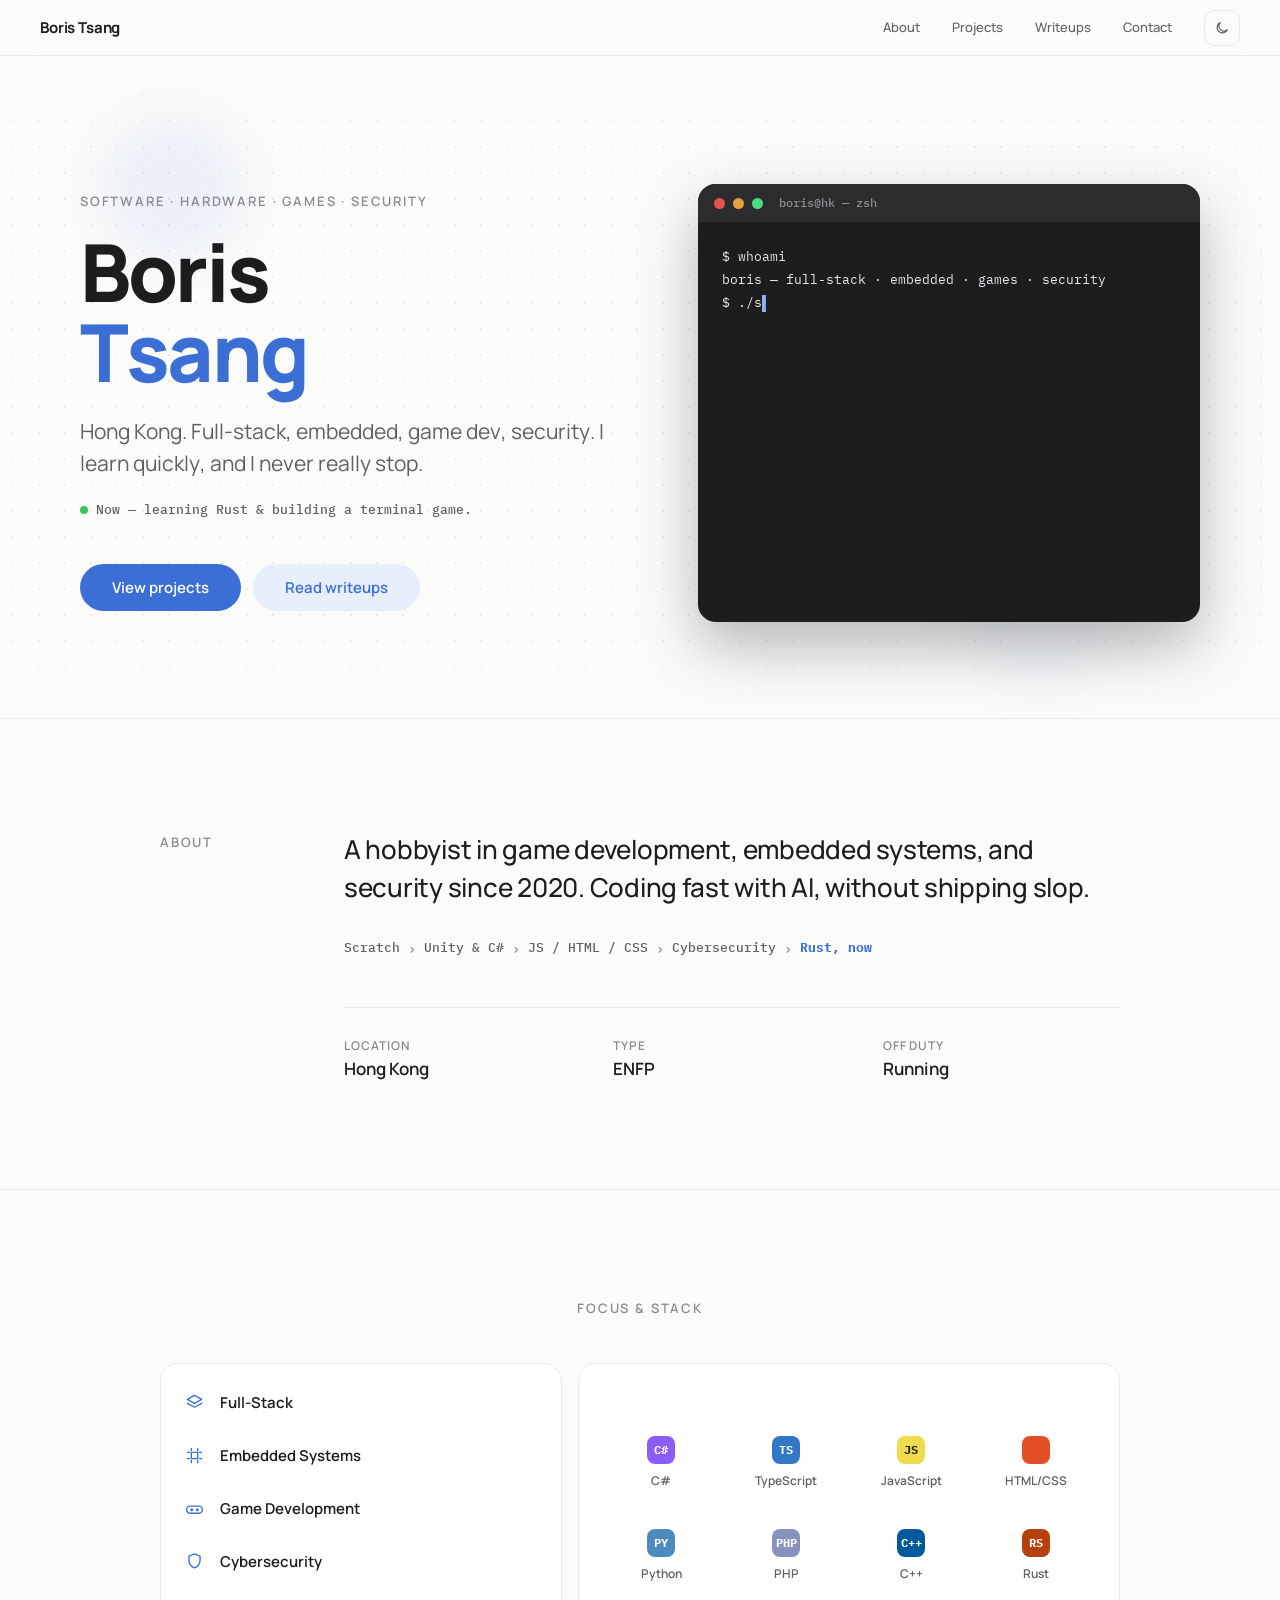
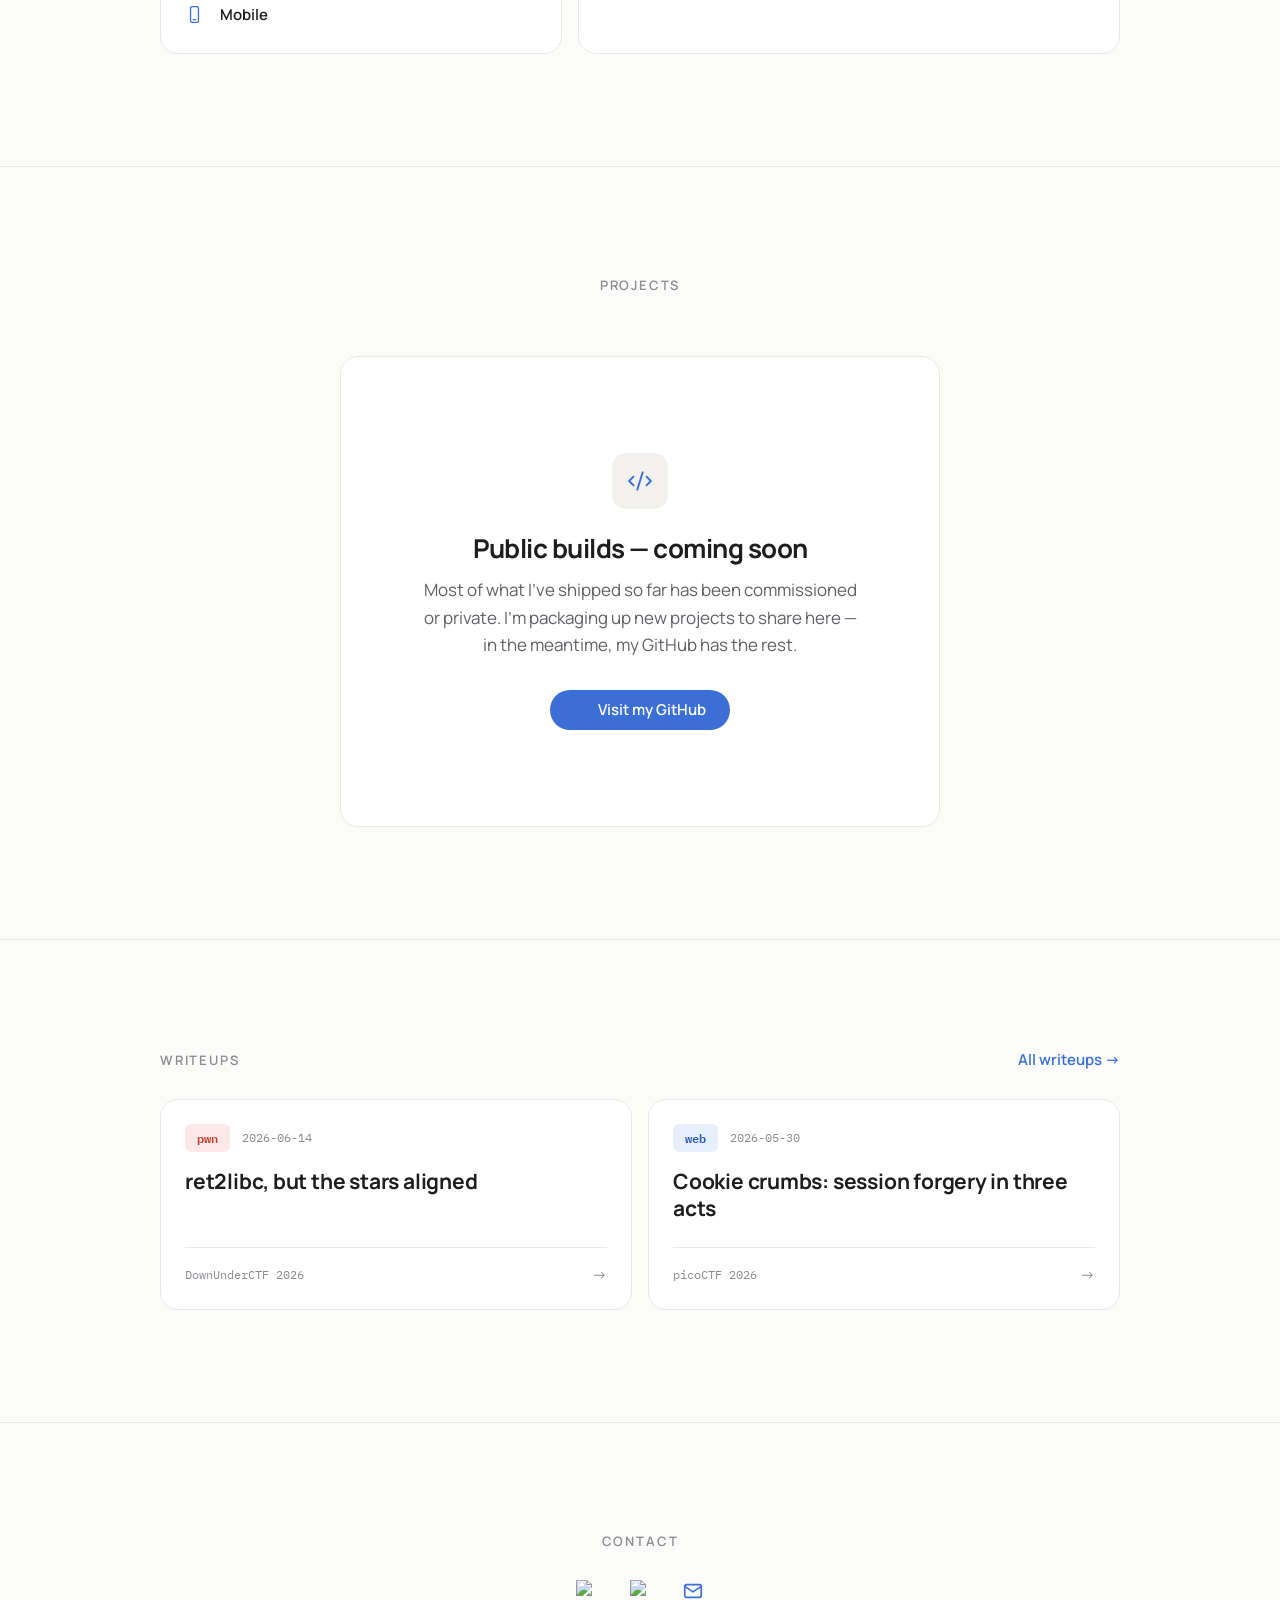
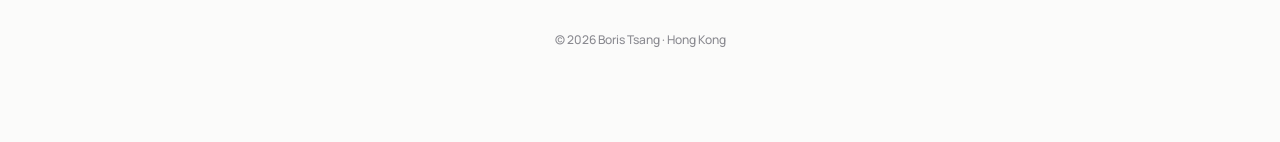
==== index.html @ 590fa34e "Portfolio + CTF writeups site: static scaffold with animated hero Standalone static site (no build s" ====
<!DOCTYPE html>
<html lang="en">
<head>
<meta charset="utf-8">
<meta name="viewport" content="width=device-width, initial-scale=1">
<title>Boris Tsang — Full-stack, Embedded, Game Dev, Security</title>
<meta name="description" content="Portfolio of Boris Tsang — full-stack, embedded systems, game dev, and security. Based in Hong Kong.">
<link rel="icon" type="image/png" href="favicon.png">
<meta property="og:type" content="website">
<meta property="og:title" content="Boris Tsang — Full-stack, Embedded, Game Dev, Security">
<meta property="og:description" content="Portfolio of Boris Tsang — full-stack, embedded systems, game dev, and security. Based in Hong Kong.">
<meta property="og:image" content="og-image.png">
<meta name="twitter:card" content="summary_large_image">
<link rel="preconnect" href="https://fonts.googleapis.com">
<link href="https://fonts.googleapis.com/css2?family=IBM+Plex+Mono:wght@400;500;600;700&family=Manrope:wght@400;500;600;700;800&display=swap" rel="stylesheet">
<link rel="stylesheet" href="assets/site.css">
<style>
/* ── Home-only animations & layout (on the shared token grid) ──────── */
@keyframes blinkCursor{0%,49%{opacity:1;}50%,100%{opacity:0;}}
@keyframes floatOrb{0%,100%{transform:translateY(0px);}50%{transform:translateY(-20px);}}
@keyframes zoomReveal{from{opacity:0;transform:scale(.9);}to{opacity:1;transform:scale(1);}}
@keyframes revealLeft{from{opacity:0;transform:translateX(-40px);}to{opacity:1;transform:translateX(0);}}
@keyframes nowPulse{0%,100%{opacity:1;transform:scale(1);}50%{opacity:.35;transform:scale(.7);}}
@keyframes gridDrift{from{background-position:0 0;}to{background-position:26px 26px;}}

/* Hero — generous top space, content and terminal share the measure grid */
.hero{
  padding:var(--s-10) var(--section-x) var(--s-9);
  display:grid;grid-template-columns:1.05fr .95fr;gap:var(--s-8);align-items:center;
  position:relative;max-width:1200px;margin:0 auto;
}
/* Effect layers bleed full-viewport-width so the glow / dot-grid reach the
   page edges, while the hero content stays capped at the measure. */
.hero-dots,.hero-grid,.hero-orbs,.hero-spot{
  position:absolute;top:0;bottom:0;left:50%;width:100vw;transform:translateX(-50%);
  pointer-events:none;
}
.hero-dots{background-image:radial-gradient(light-dark(#d6d4ce,#242a33) 1px,transparent 1px);background-size:26px 26px;-webkit-mask-image:linear-gradient(180deg,transparent,#000 12%,#000 88%,transparent);mask-image:linear-gradient(180deg,transparent,#000 12%,#000 88%,transparent);opacity:.4;animation:gridDrift 20s linear infinite;}
.hero-grid{background-image:radial-gradient(var(--accent) 1.5px,transparent 1.5px);background-size:26px 26px;opacity:0;transition:opacity .5s ease;-webkit-mask-image:radial-gradient(300px circle at 50% 50%,#000 0%,#000 10%,transparent 70%);mask-image:radial-gradient(300px circle at 50% 50%,#000 0%,#000 10%,transparent 70%);}
.hero-orbs{overflow:hidden;}
.orb{position:absolute;border-radius:50%;background:var(--accent);}
.orb.a{top:64px;left:8%;width:140px;height:140px;opacity:.08;filter:blur(24px);animation:floatOrb 8s ease-in-out infinite;}
.orb.b{bottom:32px;right:12%;width:170px;height:170px;opacity:.05;filter:blur(28px);animation:floatOrb 10s ease-in-out infinite 1.2s;}
.hero-text{position:relative;}
.hero .eyebrow{animation:heroIn .6s ease both;}
.name{font:800 var(--t-display)/1.0 Manrope,sans-serif;margin:var(--s-5) 0 0;letter-spacing:-.035em;text-wrap:balance;}
.name > span{display:block;}
.subtitle{font:400 var(--t-lg)/1.5 Manrope,sans-serif;color:var(--ink-2);max-width:42ch;margin:var(--s-5) 0 0;animation:heroIn .6s ease .4s both;}
.nowline{display:flex;align-items:center;gap:var(--s-2);margin-top:var(--s-5);animation:heroIn .6s ease .46s both;}
.nowdot{width:8px;height:8px;border-radius:50%;background:#34c759;flex:none;animation:nowPulse 2.4s ease-in-out infinite;}
.now-text{font:500 var(--t-xs)/1 'IBM Plex Mono',monospace;color:var(--ink-2);}
.herobtns{display:flex;gap:var(--s-3);margin-top:var(--s-7);animation:heroIn .6s ease .5s both;}
.btn-primary,.btn-ghost{text-decoration:none;font:600 var(--t-sm)/1 Manrope,sans-serif;padding:var(--s-4) var(--s-6);border-radius:100px;display:inline-block;transition:background .25s,color .25s,transform .25s,box-shadow .25s;}
.btn-primary{color:#fff;background:var(--accent);}
.btn-primary:hover{background:var(--accent-strong);box-shadow:0 10px 24px rgba(59,111,214,.35);transform:translateY(-2px);}
.btn-primary:active{transform:scale(.97);}
.btn-ghost{color:var(--accent);background:var(--accent-soft);}
.btn-ghost:hover{box-shadow:0 10px 24px rgba(59,111,214,.16);transform:translateY(-2px);}
.btn-ghost:active{transform:scale(.97);}

.term-wrap{position:relative;animation:heroIn .8s ease .3s both;}
.term{transform:perspective(1100px);transform-style:preserve-3d;transition:transform .5s cubic-bezier(.16,1,.3,1);background:#1d1d1f;border-radius:var(--radius);box-shadow:0 24px 60px rgba(0,0,0,.28);overflow:hidden;}
.term-bar{height:38px;display:flex;align-items:center;gap:var(--s-2);padding:0 var(--s-4);background:#2c2c2e;}
.term-dot{width:11px;height:11px;border-radius:50%;}
.term-title{font:500 var(--t-2xs)/1 'IBM Plex Mono',monospace;color:#8e8e93;margin-left:var(--s-2);}
.term-body{padding:var(--s-5);height:400px;overflow-y:auto;}
.term-body pre{margin:0;white-space:pre-wrap;font:var(--t-xs)/1.75 'IBM Plex Mono',monospace;color:#e8e8ed;}
.term-cursor{animation:blinkCursor 1s steps(1) infinite;color:#8db2f5;}
.board{margin:var(--s-4) 0 0;font:var(--t-sm)/1.6 'IBM Plex Mono',monospace;color:#9bb4e0;letter-spacing:4px;}
.board-move{font:var(--t-2xs)/1 'IBM Plex Mono',monospace;color:#8e8e93;margin-top:var(--s-3);}
.board-soon{font:var(--t-2xs)/1.7 'IBM Plex Mono',monospace;color:#5b5b60;margin-top:var(--s-4);}

/* Section label = shared eyebrow token */
.sec-label{font:600 var(--t-xs)/1 Manrope,sans-serif;letter-spacing:.14em;text-transform:uppercase;color:var(--ink-3);}
.reveal-up{animation:revealUp linear both;animation-timeline:view();animation-range:cover 0% cover 32%;}
.reveal-left{animation:revealLeft linear both;animation-timeline:view();animation-range:cover 0% cover 32%;}

/* About — sidebar label + content, aligned baselines */
.about-row{display:grid;grid-template-columns:120px 1fr;gap:var(--s-8);max-width:var(--measure);margin:0 auto;}
.about-lead{font:500 var(--t-h3)/1.45 Manrope,sans-serif;letter-spacing:-.01em;color:var(--ink);margin:0 0 var(--s-6);text-wrap:balance;}
.about-path{display:flex;flex-wrap:wrap;align-items:center;gap:var(--s-2);margin:0 0 var(--s-7);font:500 var(--t-xs)/1.6 'IBM Plex Mono',monospace;color:var(--ink-2);}
.about-path .sep{font:600 var(--t-xs) Manrope,sans-serif;color:var(--ink-3);}
.about-path .now{color:var(--accent);font-weight:700;}
.stats{display:grid;grid-template-columns:repeat(3,1fr);gap:var(--s-6);border-top:1px solid var(--hair);padding-top:var(--s-6);}
.stat-k{font:600 var(--t-2xs)/1 Manrope,sans-serif;color:var(--ink-3);text-transform:uppercase;letter-spacing:.08em;}
.stat-v{font:600 var(--t-body)/1 Manrope,sans-serif;margin-top:var(--s-2);color:var(--ink);}

/* Focus & stack */
.stack-head{text-align:center;margin-bottom:var(--s-7);}
.stack-grid{display:grid;grid-template-columns:1fr 1.35fr;gap:var(--s-4);}
.card{border:1px solid var(--hair);border-radius:var(--radius);background:var(--surface);}
.domains{padding:var(--s-3) var(--s-5);display:flex;flex-direction:column;justify-content:center;}
.domain{display:flex;align-items:center;gap:var(--s-4);padding:var(--s-4) var(--s-3);border-radius:var(--radius-sm);margin:0 calc(var(--s-3) * -1);transition:background .25s ease,transform .25s cubic-bezier(.34,1.56,.64,1);}
.domain:hover{background:var(--hair-2);transform:translateX(4px);}
.domain span{font:600 var(--t-sm) Manrope,sans-serif;color:var(--ink);}
.domain svg{stroke:var(--accent);}
.langs{padding:var(--s-5);display:flex;flex-direction:column;justify-content:center;}
.langgrid{display:grid;grid-template-columns:repeat(4,1fr);gap:var(--s-2);}
.lang{display:flex;flex-direction:column;align-items:center;gap:var(--s-2);padding:var(--s-4) var(--s-1);border-radius:var(--radius-sm);transition:transform .25s cubic-bezier(.34,1.56,.64,1),background .25s ease;}
.lang:hover{transform:translateY(-4px) scale(1.06);background:var(--hair-2);}
.lang-badge{width:28px;height:28px;border-radius:8px;display:flex;align-items:center;justify-content:center;font:700 var(--t-2xs) 'IBM Plex Mono',monospace;}
.lang span{font:600 var(--t-2xs) Manrope,sans-serif;color:var(--ink-2);}

/* Projects */
.proj-head{text-align:center;max-width:var(--measure);margin:0 auto var(--s-8);}
.proj-card{max-width:600px;margin:0 auto;text-align:center;border:1px solid var(--hair);border-radius:var(--radius);padding:var(--s-9) var(--s-8);background:var(--surface);transform-origin:top center;animation:zoomReveal linear both;animation-timeline:view();animation-range:cover 5% cover 40%;}
.proj-icon{width:56px;height:56px;border-radius:14px;background:var(--hair-2);display:flex;align-items:center;justify-content:center;margin:0 auto var(--s-5);}
.proj-title{font:700 var(--t-h3)/1.2 Manrope,sans-serif;letter-spacing:-.02em;margin-bottom:var(--s-3);color:var(--ink);}
.proj-desc{font:400 var(--t-body)/1.6 Manrope,sans-serif;color:var(--ink-2);max-width:44ch;margin:0 auto var(--s-6);}
.proj-btn{text-decoration:none;display:inline-flex;align-items:center;gap:var(--s-2);font:600 var(--t-sm)/1 Manrope,sans-serif;color:#fff;background:var(--accent);padding:var(--s-3) var(--s-5);border-radius:100px;transition:background .25s,box-shadow .25s,transform .25s;}
.proj-btn:hover{background:var(--accent-strong);box-shadow:0 10px 24px rgba(59,111,214,.3);transform:translateY(-2px);}

/* Recent writeups */
.wu-top{display:flex;align-items:baseline;justify-content:space-between;margin-bottom:var(--s-6);}
.wu-all{text-decoration:none;font:600 var(--t-sm)/1 Manrope,sans-serif;color:var(--accent);transition:color .2s;}
.wu-all:hover{color:var(--ink);}
.wgrid{display:grid;grid-template-columns:1fr 1fr;gap:var(--s-4);}
.wcard{text-decoration:none;color:inherit;display:block;padding:var(--s-5);border:1px solid var(--hair);border-radius:var(--radius);background:var(--surface);transition:transform .45s cubic-bezier(.34,1.56,.64,1),box-shadow .35s ease,border-color .35s ease;}
.wcard:hover{border-color:var(--accent);transform:translateY(-4px);box-shadow:0 14px 32px rgba(0,0,0,.1);}
.wcard-meta{display:flex;align-items:center;gap:var(--s-3);margin-bottom:var(--s-4);}
.wcard-tag{font:600 var(--t-2xs) 'IBM Plex Mono',monospace;padding:var(--s-1) var(--s-3);border-radius:6px;}
.wcard-date{font:var(--t-2xs) 'IBM Plex Mono',monospace;color:var(--ink-3);}
.wcard-title{min-height:2.6em;overflow:hidden;display:-webkit-box;-webkit-line-clamp:2;-webkit-box-orient:vertical;font:700 var(--t-lg)/1.3 Manrope,sans-serif;letter-spacing:-.01em;color:var(--ink);}
.wcard-foot{display:flex;align-items:center;justify-content:space-between;margin-top:var(--s-5);padding-top:var(--s-4);border-top:1px solid var(--hair);}
.wcard-ctf{font:var(--t-2xs) 'IBM Plex Mono',monospace;color:var(--ink-3);}
.wcard-arrow{color:var(--ink-3);font:var(--t-sm) Manrope,sans-serif;display:inline-block;transition:transform .3s cubic-bezier(.34,1.56,.64,1),color .3s ease;}
.wcard:hover .wcard-arrow{transform:translateX(5px);color:var(--accent);}

.center920{max-width:var(--measure);margin:0 auto;}
.txt-center{text-align:center;}

/* letterized spans (cursor repel) */
.ltr{display:inline-block;transition:transform .2s cubic-bezier(.34,1.56,.64,1),color .2s ease;cursor:default;}
.ltr-word{display:inline-block;white-space:nowrap;}

@media(max-width:900px){
  .stack-grid{grid-template-columns:1fr;}
  .wgrid{grid-template-columns:1fr;}
}
@media(max-width:820px){
  .hero{grid-template-columns:1fr;padding:var(--s-8) var(--section-x) var(--s-8);gap:var(--s-7);}
  .name{font-size:56px;letter-spacing:-.03em;}
  .about-row{grid-template-columns:1fr;gap:var(--s-4);}
  .stats{gap:var(--s-4);}
}
@media(max-width:520px){
  .nav-links a[data-nav]{display:none;}
  .herobtns{flex-direction:column;align-items:stretch;}
  .herobtns a{text-align:center;}
  .name{font-size:44px;}
}
</style>
</head>
<body>

<nav class="nav">
  <a class="nav-brand" href="#top"><b>Boris Tsang</b></a>
  <div class="nav-links">
    <a data-nav href="#about">About</a>
    <a data-nav href="#project">Projects</a>
    <a href="writeups.html">Writeups</a>
    <a data-nav href="#contact">Contact</a>
    <button class="theme-btn" title="Toggle theme"></button>
  </div>
</nav>

<div id="top" class="hero" id="hero">
  <div class="hero-dots"></div>
  <div class="hero-grid" id="heroGrid"></div>
  <div class="hero-orbs" id="heroOrbs"><div class="orb a"></div><div class="orb b"></div></div>
  <div class="hero-spot" id="heroSpot"></div>

  <div class="hero-text">
    <div class="eyebrow" data-letterize>Software · Hardware · Games · Security</div>
    <h1 class="name">
      <span data-letterize>Boris</span>
      <span data-letterize data-color="#3b6fd6">Tsang</span>
    </h1>
    <p class="subtitle" data-letterize>Hong Kong. Full-stack, embedded, game dev, security. I learn quickly, and I never really stop.</p>
    <div class="nowline">
      <span class="nowdot"></span>
      <span class="now-text" data-letterize>Now — learning Rust &amp; building a terminal game.</span>
    </div>
    <div class="herobtns">
      <a class="btn-primary" href="#project">View projects</a>
      <a class="btn-ghost" href="writeups.html">Read writeups</a>
    </div>
  </div>

  <div class="term-wrap">
    <div class="term" id="term">
      <div class="term-bar">
        <div class="term-dot" style="background:#e5534b"></div>
        <div class="term-dot" style="background:#e5a13d"></div>
        <div class="term-dot" style="background:#4ade80"></div>
        <div class="term-title">boris@hk — zsh</div>
      </div>
      <div class="term-body">
        <pre><span id="typed"></span><span class="term-cursor">▌</span></pre>
        <div id="boardWrap" style="display:none">
          <pre class="board" id="board"></pre>
          <div class="board-move" id="boardMove"></div>
          <div class="board-soon">$ ./terminal_game<br>&gt; coming soon — a playable game will live here.</div>
        </div>
      </div>
    </div>
  </div>
</div>

<div id="about" class="section">
  <div class="about-row">
    <div class="sec-label reveal-left" style="padding-top:.4em">About</div>
    <div>
      <p class="about-lead reveal-up">A hobbyist in game development, embedded systems, and security since 2020. Coding fast with AI, without shipping slop.</p>
      <div class="about-path reveal-up">
        <span>Scratch</span><span class="sep">›</span>
        <span>Unity &amp; C#</span><span class="sep">›</span>
        <span>JS / HTML / CSS</span><span class="sep">›</span>
        <span>Cybersecurity</span><span class="sep">›</span>
        <span class="now">Rust, now</span>
      </div>
      <div class="stats reveal-up">
        <div><div class="stat-k">Location</div><div class="stat-v">Hong Kong</div></div>
        <div><div class="stat-k">Type</div><div class="stat-v">ENFP</div></div>
        <div><div class="stat-k">Off duty</div><div class="stat-v">Running</div></div>
      </div>
    </div>
  </div>
</div>

<div id="stack" class="section">
  <div class="center920">
    <div class="sec-label txt-center reveal-up stack-head">Focus &amp; stack</div>
    <div class="stack-grid reveal-up">
      <div class="card domains" id="domains"></div>
      <div class="card langs"><div class="langgrid" id="langs"></div></div>
    </div>
  </div>
</div>

<div id="project" class="section">
  <div class="sec-label txt-center reveal-up proj-head">Projects</div>
  <div class="proj-card">
    <div class="proj-icon">
      <svg viewBox="0 0 24 24" width="26" height="26" fill="none" stroke="#3b6fd6" stroke-width="1.8" stroke-linecap="round" stroke-linejoin="round"><path d="M14.5 4L9.5 20"></path><path d="M18 8l4 4-4 4"></path><path d="M6 8l-4 4 4 4"></path></svg>
    </div>
    <div class="proj-title">Public builds — coming soon</div>
    <p class="proj-desc">Most of what I've shipped so far has been commissioned or private. I'm packaging up new projects to share here — in the meantime, my GitHub has the rest.</p>
    <a class="proj-btn" href="https://github.com/BorisTsang" target="_blank"><img src="https://cdn.simpleicons.org/github/ffffff" alt="" style="width:16px;height:16px">Visit my GitHub</a>
  </div>
</div>

<div id="writeups" class="section">
  <div class="center920 reveal-up">
    <div class="wu-top">
      <div class="sec-label">Writeups</div>
      <a class="wu-all" href="writeups.html">All writeups →</a>
    </div>
    <div class="wgrid" id="recent"></div>
  </div>
</div>

<div class="contact" id="contact">
  <div class="contact-label">Contact</div>
  <div class="contact-icons">
    <a href="https://github.com/BorisTsang" target="_blank" title="GitHub"><img src="https://cdn.simpleicons.org/github/3b6fd6" alt="GitHub" style="width:22px;height:22px"></a>
    <a href="https://x.com/BorisTsang622" target="_blank" title="X"><img src="https://cdn.simpleicons.org/x/3b6fd6" alt="X" style="width:20px;height:20px"></a>
    <a href="mailto:boris@boristsang.com" title="Email"><svg viewBox="0 0 24 24" width="22" height="22" fill="none" stroke="#3b6fd6" stroke-width="1.8" stroke-linecap="round" stroke-linejoin="round"><rect x="3" y="5" width="18" height="14" rx="2"></rect><path d="M3 7l9 6 9-6"></path></svg></a>
  </div>
  <div class="contact-copy">© 2026 Boris Tsang · Hong Kong</div>
</div>

<script src="assets/theme.js"></script>
<script src="writeups/posts.js"></script>
<script src="assets/home.js"></script>
</body>
</html>
---- assets/site.css ----
/* ── Boris Tsang portfolio — shared styles ─────────────────────────────
   Design system. Apple-grade spatial rhythm:
   - 8px space scale (nothing off-grid)
   - modular type scale, tight tracking on display, open on labels
   - tokenised palette; dark theme redefines tokens, never components
   ---------------------------------------------------------------------- */

:root{
  /* Space scale — 8px base, used for every gap / padding / margin */
  --s-1:4px;  --s-2:8px;  --s-3:12px; --s-4:16px; --s-5:24px;
  --s-6:32px; --s-7:48px; --s-8:64px; --s-9:96px; --s-10:128px;

  /* Section rhythm */
  --section-y:112px;         /* vertical padding between sections   */
  --section-x:40px;          /* page gutter                          */
  --measure:960px;           /* content column                       */
  --measure-read:680px;      /* long-form reading column             */
  --radius:18px;
  --radius-sm:12px;

  /* Type scale (px) */
  --t-display:80px; --t-h1:52px; --t-h2:38px; --t-h3:26px;
  --t-lg:21px; --t-body:17px; --t-sm:15px; --t-xs:13px; --t-2xs:12px;

  /* Neutrals — warm-biased light ground, cool-blue-biased dark */
  --bg:#fbfbfa;
  --surface:#ffffff;
  --ink:#1d1d1f;         /* primary text            */
  --ink-2:#5f5f66;       /* secondary text          */
  --ink-3:#8a8a90;       /* muted / captions        */
  --hair:#eae8e3;        /* hairline borders        */
  --hair-2:#f2f1ee;      /* faint inner rules       */
  --accent:#3b6fd6;
  --accent-strong:#2c5bb8;
  --accent-soft:#e7eefc; /* accent tint background  */

  color-scheme:light;
}
@media (prefers-color-scheme: dark){
  :root{
    --bg:#0e1013; --surface:#161a20;
    --ink:#e8e8ed; --ink-2:#a3a8b0; --ink-3:#6f757e;
    --hair:#262b32; --hair-2:#20242b;
    --accent:#7aa5f2; --accent-strong:#8fb4f6; --accent-soft:#1a2740;
    color-scheme:dark;
  }
}
:root[data-theme="light"]{
  --bg:#fbfbfa; --surface:#ffffff;
  --ink:#1d1d1f; --ink-2:#5f5f66; --ink-3:#8a8a90;
  --hair:#eae8e3; --hair-2:#f2f1ee;
  --accent:#3b6fd6; --accent-strong:#2c5bb8; --accent-soft:#e7eefc;
  color-scheme:light;
}
:root[data-theme="dark"]{
  --bg:#0e1013; --surface:#161a20;
  --ink:#e8e8ed; --ink-2:#a3a8b0; --ink-3:#6f757e;
  --hair:#262b32; --hair-2:#20242b;
  --accent:#7aa5f2; --accent-strong:#8fb4f6; --accent-soft:#1a2740;
  color-scheme:dark;
}

*{box-sizing:border-box;}
html{scroll-behavior:smooth;overflow-x:clip;}
body{
  margin:0;
  overflow-x:clip;   /* full-bleed hero effect layers must never cause sideways scroll */
  background:var(--bg);
  color:var(--ink);
  font-family:Manrope,sans-serif;
  font-size:var(--t-body);
  line-height:1.5;
  -webkit-font-smoothing:antialiased;
  text-rendering:optimizeLegibility;
  transition:background .4s ease,color .4s ease;
}

/* Animations */
@keyframes heroIn{from{opacity:0;transform:translateY(18px);}to{opacity:1;transform:translateY(0);}}
@keyframes revealUp{from{opacity:0;transform:translateY(56px) scale(.98);}to{opacity:1;transform:translateY(0) scale(1);}}
@media(prefers-reduced-motion:reduce){*{animation:none !important;}}

/* Focus ring — visible for keyboard users on every interactive element */
a:focus-visible,button:focus-visible{
  outline:2px solid var(--accent);
  outline-offset:3px;
  border-radius:6px;
}

/* ── Section primitives ─────────────────────────────────────────────── */
.section{padding:var(--section-y) var(--section-x);border-top:1px solid var(--hair);overflow:clip;scroll-margin-top:72px;}
.measure{max-width:var(--measure);margin:0 auto;}
.eyebrow{
  font:600 var(--t-xs)/1 Manrope,sans-serif;
  letter-spacing:.14em;text-transform:uppercase;color:var(--ink-3);
}

/* ── Nav ───────────────────────────────────────────────────────────── */
.nav{
  position:sticky;top:0;z-index:50;height:56px;
  display:flex;align-items:center;justify-content:space-between;
  padding:0 var(--section-x);
  background:color-mix(in srgb, var(--bg) 82%, transparent);
  backdrop-filter:saturate(180%) blur(16px);
  -webkit-backdrop-filter:saturate(180%) blur(16px);
  border-bottom:1px solid var(--hair);
  transition:transform .35s cubic-bezier(.4,0,.2,1);
}
.nav.hidden{transform:translateY(-100%);}
.nav-brand{text-decoration:none;display:flex;align-items:baseline;gap:var(--s-2);}
.nav-brand b{font:700 var(--t-sm)/1 Manrope,sans-serif;letter-spacing:-.01em;color:var(--ink);}
.nav-brand span{font:500 var(--t-2xs)/1 Manrope,sans-serif;color:var(--ink-3);}
.nav-links{display:flex;align-items:center;gap:var(--s-6);}
.nav-links a{text-decoration:none;font:500 var(--t-xs)/1 Manrope,sans-serif;color:var(--ink-2);transition:color .25s;}
.nav-links a:hover{color:var(--accent);}
.nav-links a.active,.nav-links .active{font:600 var(--t-xs)/1 Manrope,sans-serif;color:var(--accent);}
.theme-btn{
  width:36px;height:36px;border-radius:10px;
  border:1px solid var(--hair);background:transparent;color:var(--ink-2);
  display:flex;align-items:center;justify-content:center;cursor:pointer;padding:0;
  transition:border-color .25s,color .25s,box-shadow .25s,transform .25s;
}
.theme-btn:hover{border-color:var(--accent);color:var(--accent);box-shadow:0 6px 16px rgba(59,111,214,.22);transform:translateY(-2px);}

/* ── Contact footer ────────────────────────────────────────────────── */
.contact{padding:var(--section-y) var(--section-x) var(--s-9);text-align:center;border-top:1px solid var(--hair);scroll-margin-top:72px;}
.contact-label{font:600 var(--t-xs)/1 Manrope,sans-serif;letter-spacing:.14em;text-transform:uppercase;color:var(--ink-3);margin-bottom:var(--s-6);}
.contact-icons{display:flex;justify-content:center;gap:var(--s-6);margin-bottom:var(--s-6);}
.contact-icons a{display:inline-flex;opacity:1;transition:opacity .2s,transform .2s;}
.contact-icons a:hover{opacity:.55;transform:translateY(-2px);}
.contact-copy{font:500 var(--t-2xs)/1 Manrope,sans-serif;color:var(--ink-3);}

@media(max-width:820px){
  :root{--section-y:72px;--section-x:24px;}
}
@media(max-width:640px){
  :root{--section-x:22px;}
}
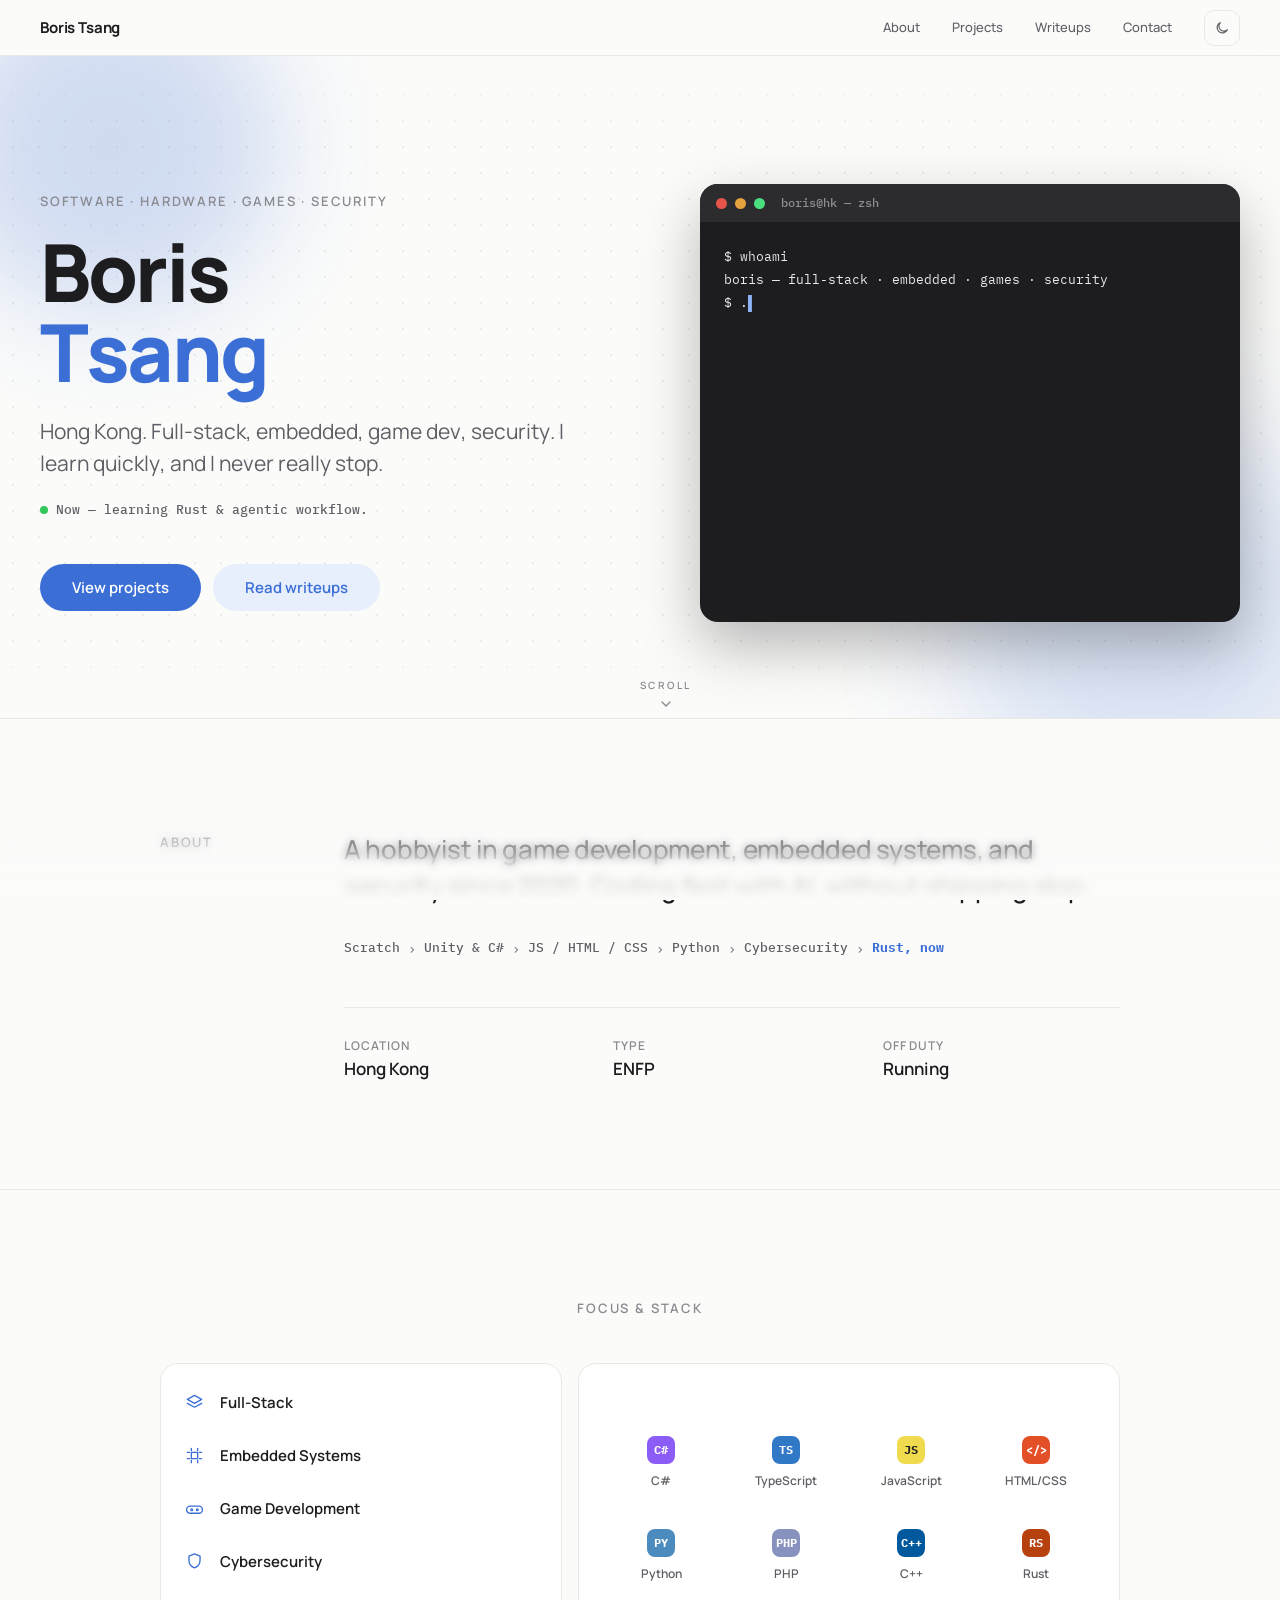
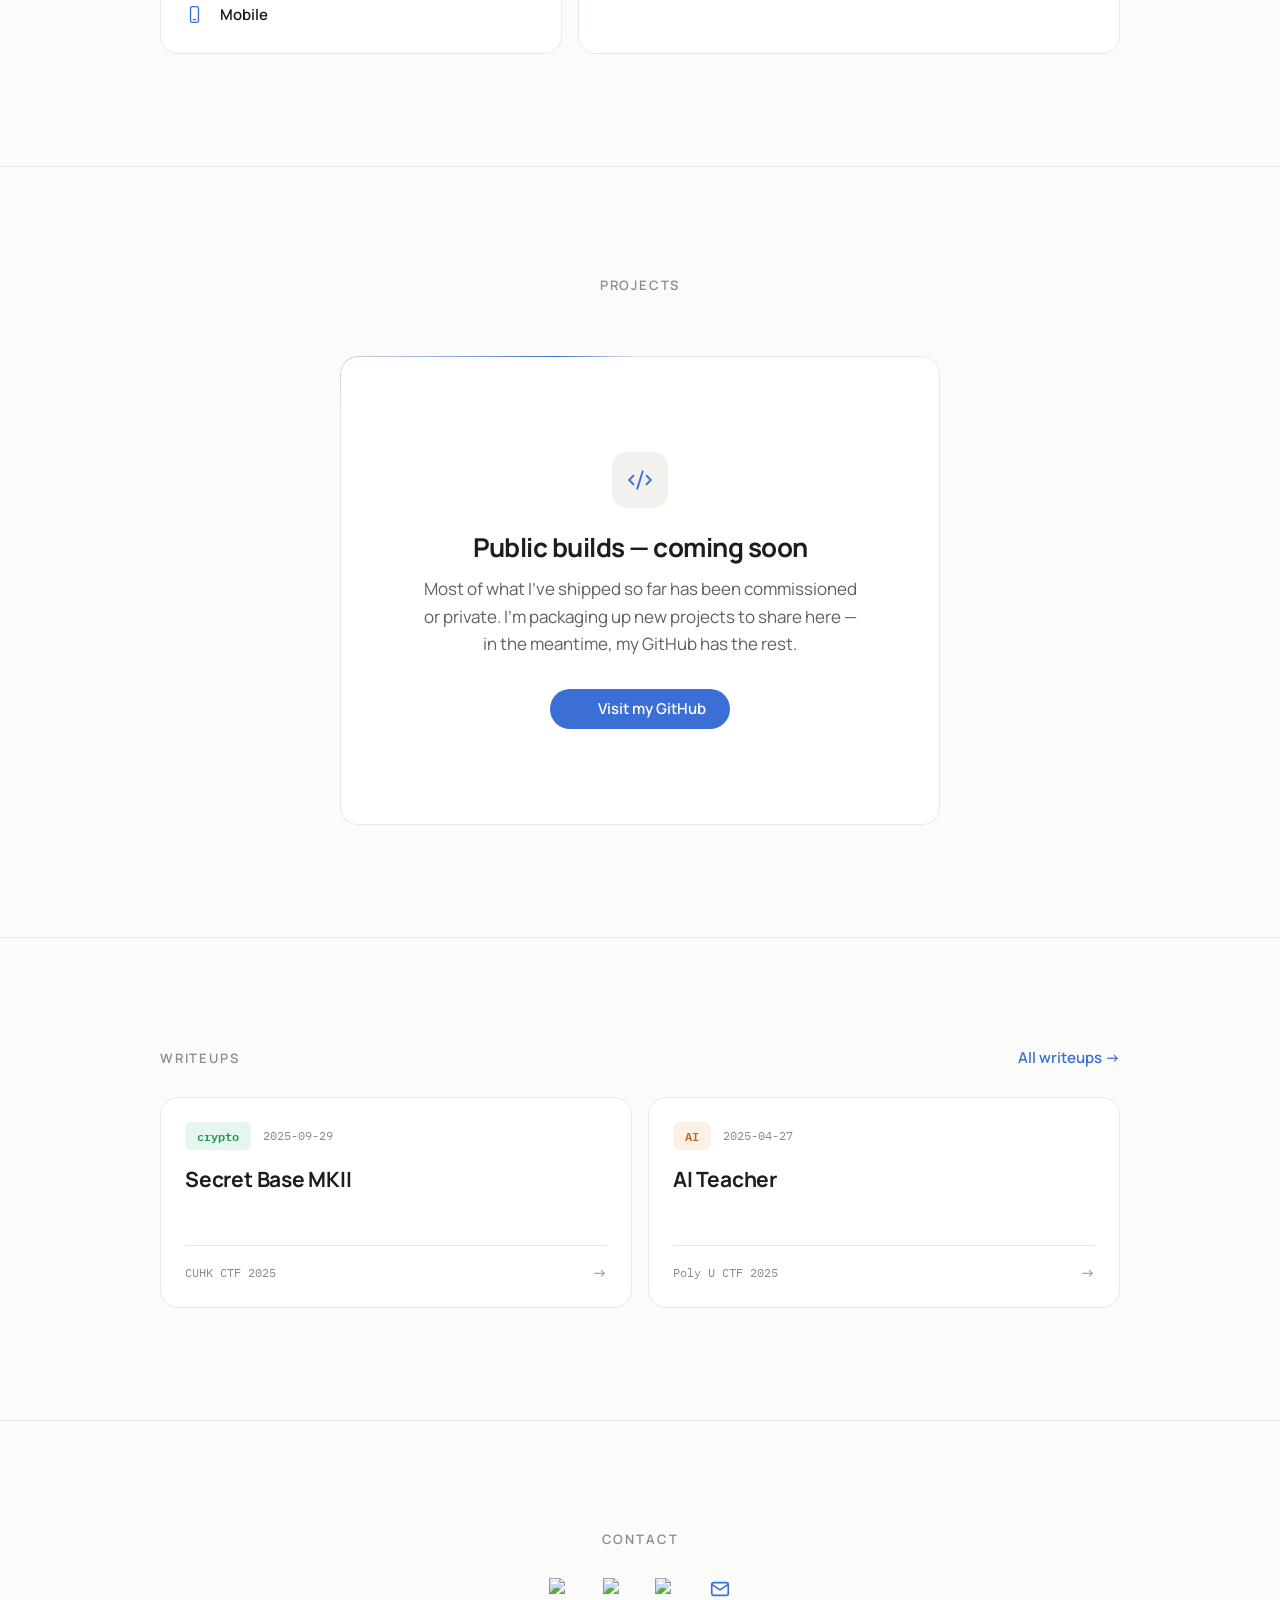
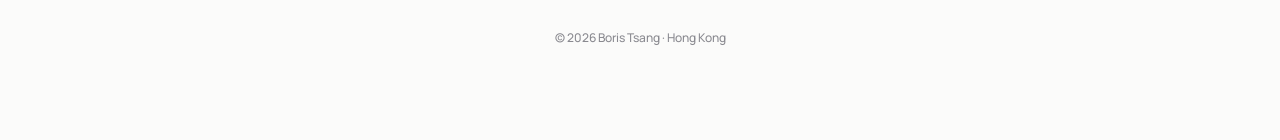
==== commit 5ca9391a: "Refine hero, add writeup build pipeline, publish real writeups Home hero: - Restructure hero into fu" ====
--- a/index.html
+++ b/index.html
@@ -11,150 +11,19 @@
 <meta property="og:description" content="Portfolio of Boris Tsang — full-stack, embedded systems, game dev, and security. Based in Hong Kong.">
 <meta property="og:image" content="og-image.png">
 <meta name="twitter:card" content="summary_large_image">
+<meta name="twitter:title" content="Boris Tsang — Full-stack, Embedded, Game Dev, Security">
+<meta name="twitter:description" content="Portfolio of Boris Tsang — full-stack, embedded systems, game dev, and security. Based in Hong Kong.">
+<meta name="twitter:image" content="og-image.png">
 <link rel="preconnect" href="https://fonts.googleapis.com">
 <link href="https://fonts.googleapis.com/css2?family=IBM+Plex+Mono:wght@400;500;600;700&family=Manrope:wght@400;500;600;700;800&display=swap" rel="stylesheet">
 <link rel="stylesheet" href="assets/site.css">
-<style>
-/* ── Home-only animations & layout (on the shared token grid) ──────── */
-@keyframes blinkCursor{0%,49%{opacity:1;}50%,100%{opacity:0;}}
-@keyframes floatOrb{0%,100%{transform:translateY(0px);}50%{transform:translateY(-20px);}}
-@keyframes zoomReveal{from{opacity:0;transform:scale(.9);}to{opacity:1;transform:scale(1);}}
-@keyframes revealLeft{from{opacity:0;transform:translateX(-40px);}to{opacity:1;transform:translateX(0);}}
-@keyframes nowPulse{0%,100%{opacity:1;transform:scale(1);}50%{opacity:.35;transform:scale(.7);}}
-@keyframes gridDrift{from{background-position:0 0;}to{background-position:26px 26px;}}
-
-/* Hero — generous top space, content and terminal share the measure grid */
-.hero{
-  padding:var(--s-10) var(--section-x) var(--s-9);
-  display:grid;grid-template-columns:1.05fr .95fr;gap:var(--s-8);align-items:center;
-  position:relative;max-width:1200px;margin:0 auto;
-}
-/* Effect layers bleed full-viewport-width so the glow / dot-grid reach the
-   page edges, while the hero content stays capped at the measure. */
-.hero-dots,.hero-grid,.hero-orbs,.hero-spot{
-  position:absolute;top:0;bottom:0;left:50%;width:100vw;transform:translateX(-50%);
-  pointer-events:none;
-}
-.hero-dots{background-image:radial-gradient(light-dark(#d6d4ce,#242a33) 1px,transparent 1px);background-size:26px 26px;-webkit-mask-image:linear-gradient(180deg,transparent,#000 12%,#000 88%,transparent);mask-image:linear-gradient(180deg,transparent,#000 12%,#000 88%,transparent);opacity:.4;animation:gridDrift 20s linear infinite;}
-.hero-grid{background-image:radial-gradient(var(--accent) 1.5px,transparent 1.5px);background-size:26px 26px;opacity:0;transition:opacity .5s ease;-webkit-mask-image:radial-gradient(300px circle at 50% 50%,#000 0%,#000 10%,transparent 70%);mask-image:radial-gradient(300px circle at 50% 50%,#000 0%,#000 10%,transparent 70%);}
-.hero-orbs{overflow:hidden;}
-.orb{position:absolute;border-radius:50%;background:var(--accent);}
-.orb.a{top:64px;left:8%;width:140px;height:140px;opacity:.08;filter:blur(24px);animation:floatOrb 8s ease-in-out infinite;}
-.orb.b{bottom:32px;right:12%;width:170px;height:170px;opacity:.05;filter:blur(28px);animation:floatOrb 10s ease-in-out infinite 1.2s;}
-.hero-text{position:relative;}
-.hero .eyebrow{animation:heroIn .6s ease both;}
-.name{font:800 var(--t-display)/1.0 Manrope,sans-serif;margin:var(--s-5) 0 0;letter-spacing:-.035em;text-wrap:balance;}
-.name > span{display:block;}
-.subtitle{font:400 var(--t-lg)/1.5 Manrope,sans-serif;color:var(--ink-2);max-width:42ch;margin:var(--s-5) 0 0;animation:heroIn .6s ease .4s both;}
-.nowline{display:flex;align-items:center;gap:var(--s-2);margin-top:var(--s-5);animation:heroIn .6s ease .46s both;}
-.nowdot{width:8px;height:8px;border-radius:50%;background:#34c759;flex:none;animation:nowPulse 2.4s ease-in-out infinite;}
-.now-text{font:500 var(--t-xs)/1 'IBM Plex Mono',monospace;color:var(--ink-2);}
-.herobtns{display:flex;gap:var(--s-3);margin-top:var(--s-7);animation:heroIn .6s ease .5s both;}
-.btn-primary,.btn-ghost{text-decoration:none;font:600 var(--t-sm)/1 Manrope,sans-serif;padding:var(--s-4) var(--s-6);border-radius:100px;display:inline-block;transition:background .25s,color .25s,transform .25s,box-shadow .25s;}
-.btn-primary{color:#fff;background:var(--accent);}
-.btn-primary:hover{background:var(--accent-strong);box-shadow:0 10px 24px rgba(59,111,214,.35);transform:translateY(-2px);}
-.btn-primary:active{transform:scale(.97);}
-.btn-ghost{color:var(--accent);background:var(--accent-soft);}
-.btn-ghost:hover{box-shadow:0 10px 24px rgba(59,111,214,.16);transform:translateY(-2px);}
-.btn-ghost:active{transform:scale(.97);}
-
-.term-wrap{position:relative;animation:heroIn .8s ease .3s both;}
-.term{transform:perspective(1100px);transform-style:preserve-3d;transition:transform .5s cubic-bezier(.16,1,.3,1);background:#1d1d1f;border-radius:var(--radius);box-shadow:0 24px 60px rgba(0,0,0,.28);overflow:hidden;}
-.term-bar{height:38px;display:flex;align-items:center;gap:var(--s-2);padding:0 var(--s-4);background:#2c2c2e;}
-.term-dot{width:11px;height:11px;border-radius:50%;}
-.term-title{font:500 var(--t-2xs)/1 'IBM Plex Mono',monospace;color:#8e8e93;margin-left:var(--s-2);}
-.term-body{padding:var(--s-5);height:400px;overflow-y:auto;}
-.term-body pre{margin:0;white-space:pre-wrap;font:var(--t-xs)/1.75 'IBM Plex Mono',monospace;color:#e8e8ed;}
-.term-cursor{animation:blinkCursor 1s steps(1) infinite;color:#8db2f5;}
-.board{margin:var(--s-4) 0 0;font:var(--t-sm)/1.6 'IBM Plex Mono',monospace;color:#9bb4e0;letter-spacing:4px;}
-.board-move{font:var(--t-2xs)/1 'IBM Plex Mono',monospace;color:#8e8e93;margin-top:var(--s-3);}
-.board-soon{font:var(--t-2xs)/1.7 'IBM Plex Mono',monospace;color:#5b5b60;margin-top:var(--s-4);}
-
-/* Section label = shared eyebrow token */
-.sec-label{font:600 var(--t-xs)/1 Manrope,sans-serif;letter-spacing:.14em;text-transform:uppercase;color:var(--ink-3);}
-.reveal-up{animation:revealUp linear both;animation-timeline:view();animation-range:cover 0% cover 32%;}
-.reveal-left{animation:revealLeft linear both;animation-timeline:view();animation-range:cover 0% cover 32%;}
-
-/* About — sidebar label + content, aligned baselines */
-.about-row{display:grid;grid-template-columns:120px 1fr;gap:var(--s-8);max-width:var(--measure);margin:0 auto;}
-.about-lead{font:500 var(--t-h3)/1.45 Manrope,sans-serif;letter-spacing:-.01em;color:var(--ink);margin:0 0 var(--s-6);text-wrap:balance;}
-.about-path{display:flex;flex-wrap:wrap;align-items:center;gap:var(--s-2);margin:0 0 var(--s-7);font:500 var(--t-xs)/1.6 'IBM Plex Mono',monospace;color:var(--ink-2);}
-.about-path .sep{font:600 var(--t-xs) Manrope,sans-serif;color:var(--ink-3);}
-.about-path .now{color:var(--accent);font-weight:700;}
-.stats{display:grid;grid-template-columns:repeat(3,1fr);gap:var(--s-6);border-top:1px solid var(--hair);padding-top:var(--s-6);}
-.stat-k{font:600 var(--t-2xs)/1 Manrope,sans-serif;color:var(--ink-3);text-transform:uppercase;letter-spacing:.08em;}
-.stat-v{font:600 var(--t-body)/1 Manrope,sans-serif;margin-top:var(--s-2);color:var(--ink);}
-
-/* Focus & stack */
-.stack-head{text-align:center;margin-bottom:var(--s-7);}
-.stack-grid{display:grid;grid-template-columns:1fr 1.35fr;gap:var(--s-4);}
-.card{border:1px solid var(--hair);border-radius:var(--radius);background:var(--surface);}
-.domains{padding:var(--s-3) var(--s-5);display:flex;flex-direction:column;justify-content:center;}
-.domain{display:flex;align-items:center;gap:var(--s-4);padding:var(--s-4) var(--s-3);border-radius:var(--radius-sm);margin:0 calc(var(--s-3) * -1);transition:background .25s ease,transform .25s cubic-bezier(.34,1.56,.64,1);}
-.domain:hover{background:var(--hair-2);transform:translateX(4px);}
-.domain span{font:600 var(--t-sm) Manrope,sans-serif;color:var(--ink);}
-.domain svg{stroke:var(--accent);}
-.langs{padding:var(--s-5);display:flex;flex-direction:column;justify-content:center;}
-.langgrid{display:grid;grid-template-columns:repeat(4,1fr);gap:var(--s-2);}
-.lang{display:flex;flex-direction:column;align-items:center;gap:var(--s-2);padding:var(--s-4) var(--s-1);border-radius:var(--radius-sm);transition:transform .25s cubic-bezier(.34,1.56,.64,1),background .25s ease;}
-.lang:hover{transform:translateY(-4px) scale(1.06);background:var(--hair-2);}
-.lang-badge{width:28px;height:28px;border-radius:8px;display:flex;align-items:center;justify-content:center;font:700 var(--t-2xs) 'IBM Plex Mono',monospace;}
-.lang span{font:600 var(--t-2xs) Manrope,sans-serif;color:var(--ink-2);}
-
-/* Projects */
-.proj-head{text-align:center;max-width:var(--measure);margin:0 auto var(--s-8);}
-.proj-card{max-width:600px;margin:0 auto;text-align:center;border:1px solid var(--hair);border-radius:var(--radius);padding:var(--s-9) var(--s-8);background:var(--surface);transform-origin:top center;animation:zoomReveal linear both;animation-timeline:view();animation-range:cover 5% cover 40%;}
-.proj-icon{width:56px;height:56px;border-radius:14px;background:var(--hair-2);display:flex;align-items:center;justify-content:center;margin:0 auto var(--s-5);}
-.proj-title{font:700 var(--t-h3)/1.2 Manrope,sans-serif;letter-spacing:-.02em;margin-bottom:var(--s-3);color:var(--ink);}
-.proj-desc{font:400 var(--t-body)/1.6 Manrope,sans-serif;color:var(--ink-2);max-width:44ch;margin:0 auto var(--s-6);}
-.proj-btn{text-decoration:none;display:inline-flex;align-items:center;gap:var(--s-2);font:600 var(--t-sm)/1 Manrope,sans-serif;color:#fff;background:var(--accent);padding:var(--s-3) var(--s-5);border-radius:100px;transition:background .25s,box-shadow .25s,transform .25s;}
-.proj-btn:hover{background:var(--accent-strong);box-shadow:0 10px 24px rgba(59,111,214,.3);transform:translateY(-2px);}
-
-/* Recent writeups */
-.wu-top{display:flex;align-items:baseline;justify-content:space-between;margin-bottom:var(--s-6);}
-.wu-all{text-decoration:none;font:600 var(--t-sm)/1 Manrope,sans-serif;color:var(--accent);transition:color .2s;}
-.wu-all:hover{color:var(--ink);}
-.wgrid{display:grid;grid-template-columns:1fr 1fr;gap:var(--s-4);}
-.wcard{text-decoration:none;color:inherit;display:block;padding:var(--s-5);border:1px solid var(--hair);border-radius:var(--radius);background:var(--surface);transition:transform .45s cubic-bezier(.34,1.56,.64,1),box-shadow .35s ease,border-color .35s ease;}
-.wcard:hover{border-color:var(--accent);transform:translateY(-4px);box-shadow:0 14px 32px rgba(0,0,0,.1);}
-.wcard-meta{display:flex;align-items:center;gap:var(--s-3);margin-bottom:var(--s-4);}
-.wcard-tag{font:600 var(--t-2xs) 'IBM Plex Mono',monospace;padding:var(--s-1) var(--s-3);border-radius:6px;}
-.wcard-date{font:var(--t-2xs) 'IBM Plex Mono',monospace;color:var(--ink-3);}
-.wcard-title{min-height:2.6em;overflow:hidden;display:-webkit-box;-webkit-line-clamp:2;-webkit-box-orient:vertical;font:700 var(--t-lg)/1.3 Manrope,sans-serif;letter-spacing:-.01em;color:var(--ink);}
-.wcard-foot{display:flex;align-items:center;justify-content:space-between;margin-top:var(--s-5);padding-top:var(--s-4);border-top:1px solid var(--hair);}
-.wcard-ctf{font:var(--t-2xs) 'IBM Plex Mono',monospace;color:var(--ink-3);}
-.wcard-arrow{color:var(--ink-3);font:var(--t-sm) Manrope,sans-serif;display:inline-block;transition:transform .3s cubic-bezier(.34,1.56,.64,1),color .3s ease;}
-.wcard:hover .wcard-arrow{transform:translateX(5px);color:var(--accent);}
-
-.center920{max-width:var(--measure);margin:0 auto;}
-.txt-center{text-align:center;}
-
-/* letterized spans (cursor repel) */
-.ltr{display:inline-block;transition:transform .2s cubic-bezier(.34,1.56,.64,1),color .2s ease;cursor:default;}
-.ltr-word{display:inline-block;white-space:nowrap;}
-
-@media(max-width:900px){
-  .stack-grid{grid-template-columns:1fr;}
-  .wgrid{grid-template-columns:1fr;}
-}
-@media(max-width:820px){
-  .hero{grid-template-columns:1fr;padding:var(--s-8) var(--section-x) var(--s-8);gap:var(--s-7);}
-  .name{font-size:56px;letter-spacing:-.03em;}
-  .about-row{grid-template-columns:1fr;gap:var(--s-4);}
-  .stats{gap:var(--s-4);}
-}
-@media(max-width:520px){
-  .nav-links a[data-nav]{display:none;}
-  .herobtns{flex-direction:column;align-items:stretch;}
-  .herobtns a{text-align:center;}
-  .name{font-size:44px;}
-}
-</style>
+<link rel="stylesheet" href="assets/home.css">
+<script src="assets/theme.js"></script>
 </head>
 <body>
 
 <nav class="nav">
-  <a class="nav-brand" href="#top"><b>Boris Tsang</b></a>
+  <a class="nav-brand" href="/"><b>Boris Tsang</b></a>
   <div class="nav-links">
     <a data-nav href="#about">About</a>
     <a data-nav href="#project">Projects</a>
@@ -164,12 +33,13 @@
   </div>
 </nav>
 
-<div id="top" class="hero" id="hero">
+<header id="top" class="hero">
   <div class="hero-dots"></div>
   <div class="hero-grid" id="heroGrid"></div>
   <div class="hero-orbs" id="heroOrbs"><div class="orb a"></div><div class="orb b"></div></div>
   <div class="hero-spot" id="heroSpot"></div>
 
+  <div class="hero-inner">
   <div class="hero-text">
     <div class="eyebrow" data-letterize>Software · Hardware · Games · Security</div>
     <h1 class="name">
@@ -179,7 +49,7 @@
     <p class="subtitle" data-letterize>Hong Kong. Full-stack, embedded, game dev, security. I learn quickly, and I never really stop.</p>
     <div class="nowline">
       <span class="nowdot"></span>
-      <span class="now-text" data-letterize>Now — learning Rust &amp; building a terminal game.</span>
+      <span class="now-text" data-letterize>Now — learning Rust &amp; agentic workflow.</span>
     </div>
     <div class="herobtns">
       <a class="btn-primary" href="#project">View projects</a>
@@ -205,9 +75,15 @@
       </div>
     </div>
   </div>
-</div>
+  </div>
 
-<div id="about" class="section">
+  <a class="scroll-cue" href="#about" aria-label="Scroll to About">
+    <span>scroll</span>
+    <svg viewBox="0 0 24 24" width="16" height="16" fill="none" stroke="currentColor" stroke-width="2" stroke-linecap="round" stroke-linejoin="round"><path d="M6 9l6 6 6-6"></path></svg>
+  </a>
+</header>
+
+<section id="about" class="section">
   <div class="about-row">
     <div class="sec-label reveal-left" style="padding-top:.4em">About</div>
     <div>
@@ -216,6 +92,7 @@
         <span>Scratch</span><span class="sep">›</span>
         <span>Unity &amp; C#</span><span class="sep">›</span>
         <span>JS / HTML / CSS</span><span class="sep">›</span>
+        <span>Python</span><span class="sep">›</span>
         <span>Cybersecurity</span><span class="sep">›</span>
         <span class="now">Rust, now</span>
       </div>
@@ -226,19 +103,19 @@
       </div>
     </div>
   </div>
-</div>
+</section>
 
-<div id="stack" class="section">
+<section id="stack" class="section">
   <div class="center920">
     <div class="sec-label txt-center reveal-up stack-head">Focus &amp; stack</div>
-    <div class="stack-grid reveal-up">
+    <div class="stack-grid scroll-scale">
       <div class="card domains" id="domains"></div>
       <div class="card langs"><div class="langgrid" id="langs"></div></div>
     </div>
   </div>
-</div>
+</section>
 
-<div id="project" class="section">
+<section id="project" class="section">
   <div class="sec-label txt-center reveal-up proj-head">Projects</div>
   <div class="proj-card">
     <div class="proj-icon">
@@ -248,9 +125,9 @@
     <p class="proj-desc">Most of what I've shipped so far has been commissioned or private. I'm packaging up new projects to share here — in the meantime, my GitHub has the rest.</p>
     <a class="proj-btn" href="https://github.com/BorisTsang" target="_blank"><img src="https://cdn.simpleicons.org/github/ffffff" alt="" style="width:16px;height:16px">Visit my GitHub</a>
   </div>
-</div>
+</section>
 
-<div id="writeups" class="section">
+<section id="writeups" class="section">
   <div class="center920 reveal-up">
     <div class="wu-top">
       <div class="sec-label">Writeups</div>
@@ -258,19 +135,19 @@
     </div>
     <div class="wgrid" id="recent"></div>
   </div>
-</div>
+</section>
 
-<div class="contact" id="contact">
+<footer class="contact" id="contact">
   <div class="contact-label">Contact</div>
   <div class="contact-icons">
     <a href="https://github.com/BorisTsang" target="_blank" title="GitHub"><img src="https://cdn.simpleicons.org/github/3b6fd6" alt="GitHub" style="width:22px;height:22px"></a>
     <a href="https://x.com/BorisTsang622" target="_blank" title="X"><img src="https://cdn.simpleicons.org/x/3b6fd6" alt="X" style="width:20px;height:20px"></a>
+    <a href="https://discord.com/users/1297489493238222981" target="_blank" title="Discord"><img src="https://cdn.simpleicons.org/discord/3b6fd6" alt="Discord" style="width:22px;height:22px"></a>
     <a href="mailto:boris@boristsang.com" title="Email"><svg viewBox="0 0 24 24" width="22" height="22" fill="none" stroke="#3b6fd6" stroke-width="1.8" stroke-linecap="round" stroke-linejoin="round"><rect x="3" y="5" width="18" height="14" rx="2"></rect><path d="M3 7l9 6 9-6"></path></svg></a>
   </div>
   <div class="contact-copy">© 2026 Boris Tsang · Hong Kong</div>
-</div>
+</footer>
 
-<script src="assets/theme.js"></script>
 <script src="writeups/posts.js"></script>
 <script src="assets/home.js"></script>
 </body>
--- a/assets/site.css
+++ b/assets/site.css
@@ -14,7 +14,7 @@
   --section-y:112px;         /* vertical padding between sections   */
   --section-x:40px;          /* page gutter                          */
   --measure:960px;           /* content column                       */
-  --measure-read:680px;      /* long-form reading column             */
+  --measure-read:820px;      /* long-form reading column             */
   --radius:18px;
   --radius-sm:12px;
 
@@ -36,22 +36,8 @@
 
   color-scheme:light;
 }
-@media (prefers-color-scheme: dark){
-  :root{
-    --bg:#0e1013; --surface:#161a20;
-    --ink:#e8e8ed; --ink-2:#a3a8b0; --ink-3:#6f757e;
-    --hair:#262b32; --hair-2:#20242b;
-    --accent:#7aa5f2; --accent-strong:#8fb4f6; --accent-soft:#1a2740;
-    color-scheme:dark;
-  }
-}
-:root[data-theme="light"]{
-  --bg:#fbfbfa; --surface:#ffffff;
-  --ink:#1d1d1f; --ink-2:#5f5f66; --ink-3:#8a8a90;
-  --hair:#eae8e3; --hair-2:#f2f1ee;
-  --accent:#3b6fd6; --accent-strong:#2c5bb8; --accent-soft:#e7eefc;
-  color-scheme:light;
-}
+/* Dark redefines tokens only — components never change. theme.js (in <head>)
+   stamps data-theme before first paint; without JS the site stays light. */
 :root[data-theme="dark"]{
   --bg:#0e1013; --surface:#161a20;
   --ink:#e8e8ed; --ink-2:#a3a8b0; --ink-3:#6f757e;
@@ -79,6 +65,18 @@
 @keyframes heroIn{from{opacity:0;transform:translateY(18px);}to{opacity:1;transform:translateY(0);}}
 @keyframes revealUp{from{opacity:0;transform:translateY(56px) scale(.98);}to{opacity:1;transform:translateY(0) scale(1);}}
 @media(prefers-reduced-motion:reduce){*{animation:none !important;}}
+
+/* Scroll-reveal fallback — browsers without CSS scroll-driven animations
+   (Firefox, Safari) play the same reveal once per element instead: theme.js
+   stamps .no-st on <html>, then .in on each element as it scrolls into view.
+   Wrapped in no-preference so reduced-motion users never get hidden content. */
+@media(prefers-reduced-motion:no-preference){
+  html.no-st :is(.reveal-up,.reveal-left,.scroll-scale,.proj-card,.domain,.lang,.wcard,.wu-card){animation:none;opacity:0;}
+  html.no-st :is(.reveal-up,.reveal-left,.scroll-scale,.proj-card,.domain,.lang,.wcard,.wu-card).in{
+    animation:revealUp .7s cubic-bezier(.22,1,.36,1) both;
+    animation-delay:calc(var(--i,0) * .07s);
+  }
+}
 
 /* Focus ring — visible for keyboard users on every interactive element */
 a:focus-visible,button:focus-visible{
@@ -130,6 +128,24 @@
 .contact-icons a:hover{opacity:.55;transform:translateY(-2px);}
 .contact-copy{font:500 var(--t-2xs)/1 Manrope,sans-serif;color:var(--ink-3);}
 
+/* ── Bottom blur veil ──────────────────────────────────────────────────
+   Fixed gradient blur pinned to the bottom of the viewport: content softly
+   dissolves at the bottom edge, a gentle "there's more below" cue. It hides
+   itself when the page is scrolled to the very bottom (nothing left to hint
+   at) via the .at-end class set in theme.js. */
+.scroll-veil{
+  position:fixed;left:0;right:0;bottom:0;height:90px;z-index:40;
+  pointer-events:none;
+  backdrop-filter:blur(4px);
+  -webkit-backdrop-filter:blur(4px);
+  -webkit-mask-image:linear-gradient(to top,#000 0%,#000 30%,transparent 100%);
+  mask-image:linear-gradient(to top,#000 0%,#000 30%,transparent 100%);
+  background:linear-gradient(to top,var(--bg) 0%,color-mix(in srgb,var(--bg) 55%,transparent) 45%,transparent 100%);
+  opacity:1;transition:opacity .4s ease;
+}
+.scroll-veil.at-end{opacity:0;}
+@media(prefers-reduced-motion:reduce){.scroll-veil{display:none;}}
+
 @media(max-width:820px){
   :root{--section-y:72px;--section-x:24px;}
 }
--- a/assets/home.css
+++ b/assets/home.css
@@ -0,0 +1,193 @@
+/* ── Home page — animations & layout (on the shared site.css tokens) ── */
+@keyframes blinkCursor{0%,49%{opacity:1;}50%,100%{opacity:0;}}
+@keyframes floatOrb{0%,100%{transform:translateY(0px);}50%{transform:translateY(-20px);}}
+@keyframes zoomReveal{from{opacity:0;transform:scale(.9);}to{opacity:1;transform:scale(1);}}
+@keyframes revealLeft{from{opacity:0;transform:translateX(-40px);}to{opacity:1;transform:translateX(0);}}
+@keyframes revealTile{from{opacity:0;transform:translateY(26px) scale(.92);}to{opacity:1;transform:translateY(0) scale(1);}}
+@keyframes nowPulse{0%,100%{opacity:1;transform:scale(1);}50%{opacity:.35;transform:scale(.7);}}
+@keyframes gridDrift{from{background-position:0 0;}to{background-position:26px 26px;}}
+/* Slow ambient rotation for the Projects card's gradient border */
+@keyframes borderSpin{to{--edge:360deg;}}
+@keyframes iconBreathe{0%,100%{transform:translateY(0);box-shadow:0 0 0 0 rgba(59,111,214,0);}50%{transform:translateY(-3px);box-shadow:0 8px 22px -6px rgba(59,111,214,.4);}}
+@property --edge{syntax:'<angle>';initial-value:0deg;inherits:false;}
+
+/* Scroll-linked expand: content starts slightly small + faded and grows to
+   full size as it scrolls up into view — a gentle pull that rewards scrolling.
+   Scale/opacity are tied to scroll position, not a timed tween. */
+@keyframes scrollExpand{from{opacity:.35;transform:scale(.9);}to{opacity:1;transform:scale(1);}}
+.scroll-scale{animation:scrollExpand linear both;animation-timeline:view();animation-range:entry 8% cover 42%;transform-origin:center top;}
+@media(prefers-reduced-motion:reduce){.scroll-scale{animation:none;}}
+
+/* Hero — a full-bleed stage: effect layers (dots, glow, orbs) span and clip
+   at the section edge, while the content sits in .hero-inner capped at the
+   measure. */
+.hero{
+  position:relative;overflow:hidden;
+  padding:var(--s-10) var(--section-x) var(--s-9);
+}
+.hero-inner{
+  position:relative;max-width:1200px;margin:0 auto;
+  display:grid;grid-template-columns:1.05fr .95fr;gap:var(--s-8);align-items:center;
+}
+.hero-dots,.hero-grid,.hero-orbs,.hero-spot{
+  position:absolute;inset:0;pointer-events:none;
+}
+.hero-dots{background-image:radial-gradient(light-dark(#d6d4ce,#242a33) 1px,transparent 1px);background-size:26px 26px;-webkit-mask-image:linear-gradient(180deg,transparent,#000 12%,#000 88%,transparent);mask-image:linear-gradient(180deg,transparent,#000 12%,#000 88%,transparent);opacity:.4;animation:gridDrift 20s linear infinite;}
+.hero-grid{background-image:radial-gradient(var(--accent) 1.5px,transparent 1.5px);background-size:26px 26px;opacity:0;transition:opacity .5s ease;-webkit-mask-image:radial-gradient(300px circle at 50% 50%,#000 0%,#000 10%,transparent 70%);mask-image:radial-gradient(300px circle at 50% 50%,#000 0%,#000 10%,transparent 70%);}
+/* Orbs trail the cursor: JS retargets the transform on every mousemove and
+   this long eased transition turns those snaps into a soft lagging drift. */
+.hero-orbs{transition:transform 1.2s cubic-bezier(.22,1,.36,1);}
+.orb{position:absolute;border-radius:50%;background:var(--accent);}
+/* Orbs bleed off the hero's own corners (.hero clips), so any cut edge sits
+   at the page border where it reads as a natural vignette. */
+.orb.a{top:-80px;left:-60px;width:340px;height:340px;opacity:.22;filter:blur(56px);animation:floatOrb 11s ease-in-out infinite;}
+.orb.b{bottom:-100px;right:-70px;width:400px;height:400px;opacity:.17;filter:blur(64px);animation:floatOrb 14s ease-in-out infinite 1.6s;}
+/* Glows read dimmer against the dark background — lift them there. */
+[data-theme="dark"] .orb.a{opacity:.17;}
+[data-theme="dark"] .orb.b{opacity:.13;}
+.hero-text{position:relative;}
+.hero .eyebrow{animation:heroIn .6s ease both;}
+.name{font:800 var(--t-display)/1.0 Manrope,sans-serif;margin:var(--s-5) 0 0;letter-spacing:-.035em;text-wrap:balance;}
+.name > span{display:block;}
+.subtitle{font:400 var(--t-lg)/1.5 Manrope,sans-serif;color:var(--ink-2);max-width:42ch;margin:var(--s-5) 0 0;animation:heroIn .6s ease .4s both;}
+.nowline{display:flex;align-items:center;gap:var(--s-2);margin-top:var(--s-5);animation:heroIn .6s ease .46s both;}
+.nowdot{width:8px;height:8px;border-radius:50%;background:#34c759;flex:none;animation:nowPulse 2.4s ease-in-out infinite;}
+.now-text{font:500 var(--t-xs)/1 'IBM Plex Mono',monospace;color:var(--ink-2);}
+.herobtns{display:flex;gap:var(--s-3);margin-top:var(--s-7);animation:heroIn .6s ease .5s both;}
+.btn-primary,.btn-ghost{text-decoration:none;font:600 var(--t-sm)/1 Manrope,sans-serif;padding:var(--s-4) var(--s-6);border-radius:100px;display:inline-block;transition:background .25s,color .25s,transform .25s,box-shadow .25s;}
+.btn-primary{color:#fff;background:var(--accent);}
+.btn-primary:hover{background:var(--accent-strong);box-shadow:0 10px 24px rgba(59,111,214,.35);transform:translateY(-2px);}
+.btn-primary:active{transform:scale(.97);}
+.btn-ghost{color:var(--accent);background:var(--accent-soft);}
+.btn-ghost:hover{box-shadow:0 10px 24px rgba(59,111,214,.16);transform:translateY(-2px);}
+.btn-ghost:active{transform:scale(.97);}
+
+/* Scroll cue — quiet invitation at the base of the hero; fades away the
+   moment scrolling starts (html.scrolled, set in theme.js). */
+@keyframes cueBob{0%,100%{transform:translateY(0);opacity:.45;}50%{transform:translateY(6px);opacity:1;}}
+.scroll-cue{
+  position:absolute;left:50%;bottom:6px;transform:translateX(-50%);
+  display:flex;flex-direction:column;align-items:center;gap:var(--s-1);
+  text-decoration:none;color:var(--ink-3);
+  font:600 10px Manrope,sans-serif;letter-spacing:.24em;text-transform:uppercase;
+  animation:heroIn .6s ease 1.1s both;transition:opacity .4s ease,color .25s ease;
+}
+.scroll-cue:hover{color:var(--accent);}
+.scroll-cue svg{animation:cueBob 1.8s ease-in-out infinite;}
+html.scrolled .scroll-cue{opacity:0;pointer-events:none;}
+
+.term-wrap{position:relative;animation:heroIn .8s ease .3s both;}
+.term{transform:perspective(1100px);transform-style:preserve-3d;transition:transform .5s cubic-bezier(.16,1,.3,1);background:#1d1d1f;border-radius:var(--radius);box-shadow:0 24px 60px rgba(0,0,0,.28);overflow:hidden;}
+.term-bar{height:38px;display:flex;align-items:center;gap:var(--s-2);padding:0 var(--s-4);background:#2c2c2e;}
+.term-dot{width:11px;height:11px;border-radius:50%;}
+.term-title{font:500 var(--t-2xs)/1 'IBM Plex Mono',monospace;color:#8e8e93;margin-left:var(--s-2);}
+.term-body{padding:var(--s-5);height:400px;overflow-y:auto;}
+.term-body pre{margin:0;white-space:pre-wrap;font:var(--t-xs)/1.75 'IBM Plex Mono',monospace;color:#e8e8ed;}
+.term-cursor{animation:blinkCursor 1s steps(1) infinite;color:#8db2f5;}
+.board{margin:var(--s-4) 0 0;font:var(--t-sm)/1.6 'IBM Plex Mono',monospace;color:#9bb4e0;letter-spacing:4px;}
+.board-move{font:var(--t-2xs)/1 'IBM Plex Mono',monospace;color:#8e8e93;margin-top:var(--s-3);}
+.board-soon{font:var(--t-2xs)/1.7 'IBM Plex Mono',monospace;color:#5b5b60;margin-top:var(--s-4);}
+
+/* Section label = shared eyebrow token */
+.sec-label{font:600 var(--t-xs)/1 Manrope,sans-serif;letter-spacing:.14em;text-transform:uppercase;color:var(--ink-3);}
+.reveal-up{animation:revealUp linear both;animation-timeline:view();animation-range:cover 0% cover 32%;}
+.reveal-left{animation:revealLeft linear both;animation-timeline:view();animation-range:cover 0% cover 32%;}
+
+/* About — sidebar label + content, aligned baselines */
+.about-row{display:grid;grid-template-columns:120px 1fr;gap:var(--s-8);max-width:var(--measure);margin:0 auto;}
+.about-lead{font:500 var(--t-h3)/1.45 Manrope,sans-serif;letter-spacing:-.01em;color:var(--ink);margin:0 0 var(--s-6);text-wrap:balance;}
+.about-path{display:flex;flex-wrap:wrap;align-items:center;gap:var(--s-2);margin:0 0 var(--s-7);font:500 var(--t-xs)/1.6 'IBM Plex Mono',monospace;color:var(--ink-2);}
+.about-path .sep{font:600 var(--t-xs) Manrope,sans-serif;color:var(--ink-3);}
+.about-path .now{color:var(--accent);font-weight:700;}
+.stats{display:grid;grid-template-columns:repeat(3,1fr);gap:var(--s-6);border-top:1px solid var(--hair);padding-top:var(--s-6);}
+.stat-k{font:600 var(--t-2xs)/1 Manrope,sans-serif;color:var(--ink-3);text-transform:uppercase;letter-spacing:.08em;}
+.stat-v{font:600 var(--t-body)/1 Manrope,sans-serif;margin-top:var(--s-2);color:var(--ink);}
+
+/* Focus & stack */
+.stack-head{text-align:center;margin-bottom:var(--s-7);}
+.stack-grid{display:grid;grid-template-columns:1fr 1.35fr;gap:var(--s-4);}
+.card{border:1px solid var(--hair);border-radius:var(--radius);background:var(--surface);}
+.domains{padding:var(--s-3) var(--s-5);display:flex;flex-direction:column;justify-content:center;}
+/* Domain rows: slide in from the left, staggered top-to-bottom */
+.domain{display:flex;align-items:center;gap:var(--s-4);padding:var(--s-4) var(--s-3);border-radius:var(--radius-sm);margin:0 calc(var(--s-3) * -1);color:var(--accent);
+  transition:background .25s ease,transform .3s cubic-bezier(.34,1.56,.64,1),color .25s ease;
+  animation:revealLeft .55s cubic-bezier(.22,1,.36,1) both;animation-timeline:view();animation-range:cover 2% cover 26%;animation-delay:calc(var(--i) * .06s);}
+.domain:hover{background:var(--hair-2);transform:translateX(6px);}
+.domain span{font:600 var(--t-sm) Manrope,sans-serif;color:var(--ink);transition:color .25s ease;}
+.domain:hover span{color:var(--accent);}
+.domain svg{stroke:currentColor;transition:transform .3s cubic-bezier(.34,1.56,.64,1);}
+.domain:hover svg{transform:scale(1.12) rotate(-4deg);}
+.langs{padding:var(--s-5);display:flex;flex-direction:column;justify-content:center;}
+.langgrid{display:grid;grid-template-columns:repeat(4,1fr);gap:var(--s-2);}
+/* Language tiles: pop in staggered; hover lifts with a glow in the lang's own colour */
+.lang{position:relative;display:flex;flex-direction:column;align-items:center;gap:var(--s-2);padding:var(--s-4) var(--s-1);border-radius:var(--radius-sm);
+  transition:transform .3s cubic-bezier(.34,1.56,.64,1),background .25s ease;
+  animation:revealTile .5s cubic-bezier(.22,1,.36,1) both;animation-timeline:view();animation-range:cover 2% cover 30%;animation-delay:calc(var(--i) * .05s);}
+.lang:hover{transform:translateY(-6px) scale(1.08);background:var(--hair-2);}
+.lang-badge{width:28px;height:28px;border-radius:8px;display:flex;align-items:center;justify-content:center;font:700 var(--t-2xs) 'IBM Plex Mono',monospace;
+  transition:box-shadow .3s ease,transform .3s cubic-bezier(.34,1.56,.64,1);}
+.lang:hover .lang-badge{box-shadow:0 8px 22px -4px color-mix(in srgb,var(--c) 70%,transparent);transform:rotate(-6deg);}
+.lang span{font:600 var(--t-2xs) Manrope,sans-serif;color:var(--ink-2);transition:color .25s ease;}
+.lang:hover span{color:var(--ink);}
+
+/* Projects */
+.proj-head{text-align:center;max-width:var(--measure);margin:0 auto var(--s-8);}
+/* Card sits over a slowly-rotating conic gradient that shows as a live accent
+   edge — signals "content is coming" rather than reading as an inert stub. */
+.proj-card{position:relative;max-width:600px;margin:0 auto;text-align:center;border-radius:var(--radius);padding:var(--s-9) var(--s-8);background:var(--surface);
+  transform-origin:top center;animation:zoomReveal linear both;animation-timeline:view();animation-range:entry 10% cover 45%;}
+.proj-card::before{content:"";position:absolute;inset:0;border-radius:inherit;padding:1px;
+  background:conic-gradient(from var(--edge),var(--hair) 0deg,var(--hair) 300deg,var(--accent) 340deg,var(--hair) 360deg);
+  -webkit-mask:linear-gradient(#000 0 0) content-box,linear-gradient(#000 0 0);-webkit-mask-composite:xor;mask-composite:exclude;
+  animation:borderSpin 7s linear infinite;pointer-events:none;}
+.proj-icon{width:56px;height:56px;border-radius:14px;background:var(--hair-2);display:flex;align-items:center;justify-content:center;margin:0 auto var(--s-5);
+  animation:iconBreathe 4s ease-in-out infinite;}
+.proj-icon svg{transition:transform .4s cubic-bezier(.34,1.56,.64,1);}
+.proj-card:hover .proj-icon svg{transform:scale(1.1);}
+.proj-title{font:700 var(--t-h3)/1.2 Manrope,sans-serif;letter-spacing:-.02em;margin-bottom:var(--s-3);color:var(--ink);}
+.proj-desc{font:400 var(--t-body)/1.6 Manrope,sans-serif;color:var(--ink-2);max-width:44ch;margin:0 auto var(--s-6);}
+.proj-btn{text-decoration:none;display:inline-flex;align-items:center;gap:var(--s-2);font:600 var(--t-sm)/1 Manrope,sans-serif;color:#fff;background:var(--accent);padding:var(--s-3) var(--s-5);border-radius:100px;transition:background .25s,box-shadow .25s,transform .25s;}
+.proj-btn:hover{background:var(--accent-strong);box-shadow:0 10px 24px rgba(59,111,214,.3);transform:translateY(-2px);}
+
+/* Recent writeups */
+.wu-top{display:flex;align-items:baseline;justify-content:space-between;margin-bottom:var(--s-6);}
+.wu-all{text-decoration:none;font:600 var(--t-sm)/1 Manrope,sans-serif;color:var(--accent);transition:color .2s;}
+.wu-all:hover{color:var(--ink);}
+.wgrid{display:grid;grid-template-columns:1fr 1fr;gap:var(--s-4);}
+.wcard{text-decoration:none;color:inherit;display:block;padding:var(--s-5);border:1px solid var(--hair);border-radius:var(--radius);background:var(--surface);
+  transition:transform .45s cubic-bezier(.34,1.56,.64,1),box-shadow .35s ease,border-color .35s ease;
+  animation:revealTile .55s cubic-bezier(.22,1,.36,1) both;animation-timeline:view();animation-range:cover 2% cover 34%;animation-delay:calc(var(--i,0) * .08s);}
+.wcard:hover{border-color:var(--tc,var(--accent));transform:translateY(-4px);box-shadow:0 14px 32px rgba(0,0,0,.1);}
+.wcard-meta{display:flex;align-items:center;gap:var(--s-3);margin-bottom:var(--s-4);}
+.wcard-tag{font:600 var(--t-2xs) 'IBM Plex Mono',monospace;padding:var(--s-1) var(--s-3);border-radius:6px;}
+.wcard-date{font:var(--t-2xs) 'IBM Plex Mono',monospace;color:var(--ink-3);}
+.wcard-title{min-height:2.6em;overflow:hidden;display:-webkit-box;-webkit-line-clamp:2;-webkit-box-orient:vertical;font:700 var(--t-lg)/1.3 Manrope,sans-serif;letter-spacing:-.01em;color:var(--ink);}
+.wcard-foot{display:flex;align-items:center;justify-content:space-between;margin-top:var(--s-5);padding-top:var(--s-4);border-top:1px solid var(--hair);}
+.wcard-ctf{font:var(--t-2xs) 'IBM Plex Mono',monospace;color:var(--ink-3);}
+.wcard-arrow{color:var(--ink-3);font:var(--t-sm) Manrope,sans-serif;display:inline-block;transition:transform .3s cubic-bezier(.34,1.56,.64,1),color .3s ease;}
+.wcard:hover .wcard-arrow{transform:translateX(5px);color:var(--accent);}
+
+.center920{max-width:var(--measure);margin:0 auto;}
+.txt-center{text-align:center;}
+
+/* letterized spans (cursor repel) */
+.ltr{display:inline-block;transition:transform .2s cubic-bezier(.34,1.56,.64,1),color .2s ease;cursor:default;}
+.ltr-word{display:inline-block;white-space:nowrap;}
+
+@media(max-width:900px){
+  .stack-grid{grid-template-columns:1fr;}
+  .wgrid{grid-template-columns:1fr;}
+}
+@media(max-width:820px){
+  .hero{padding:var(--s-8) var(--section-x) var(--s-8);}
+  .hero-inner{grid-template-columns:1fr;gap:var(--s-7);}
+  .name{font-size:56px;letter-spacing:-.03em;}
+  .about-row{grid-template-columns:1fr;gap:var(--s-4);}
+  .stats{gap:var(--s-4);}
+}
+@media(max-width:520px){
+  .nav-links a[data-nav]{display:none;}
+  .herobtns{flex-direction:column;align-items:stretch;}
+  .herobtns a{text-align:center;}
+  .name{font-size:44px;}
+}
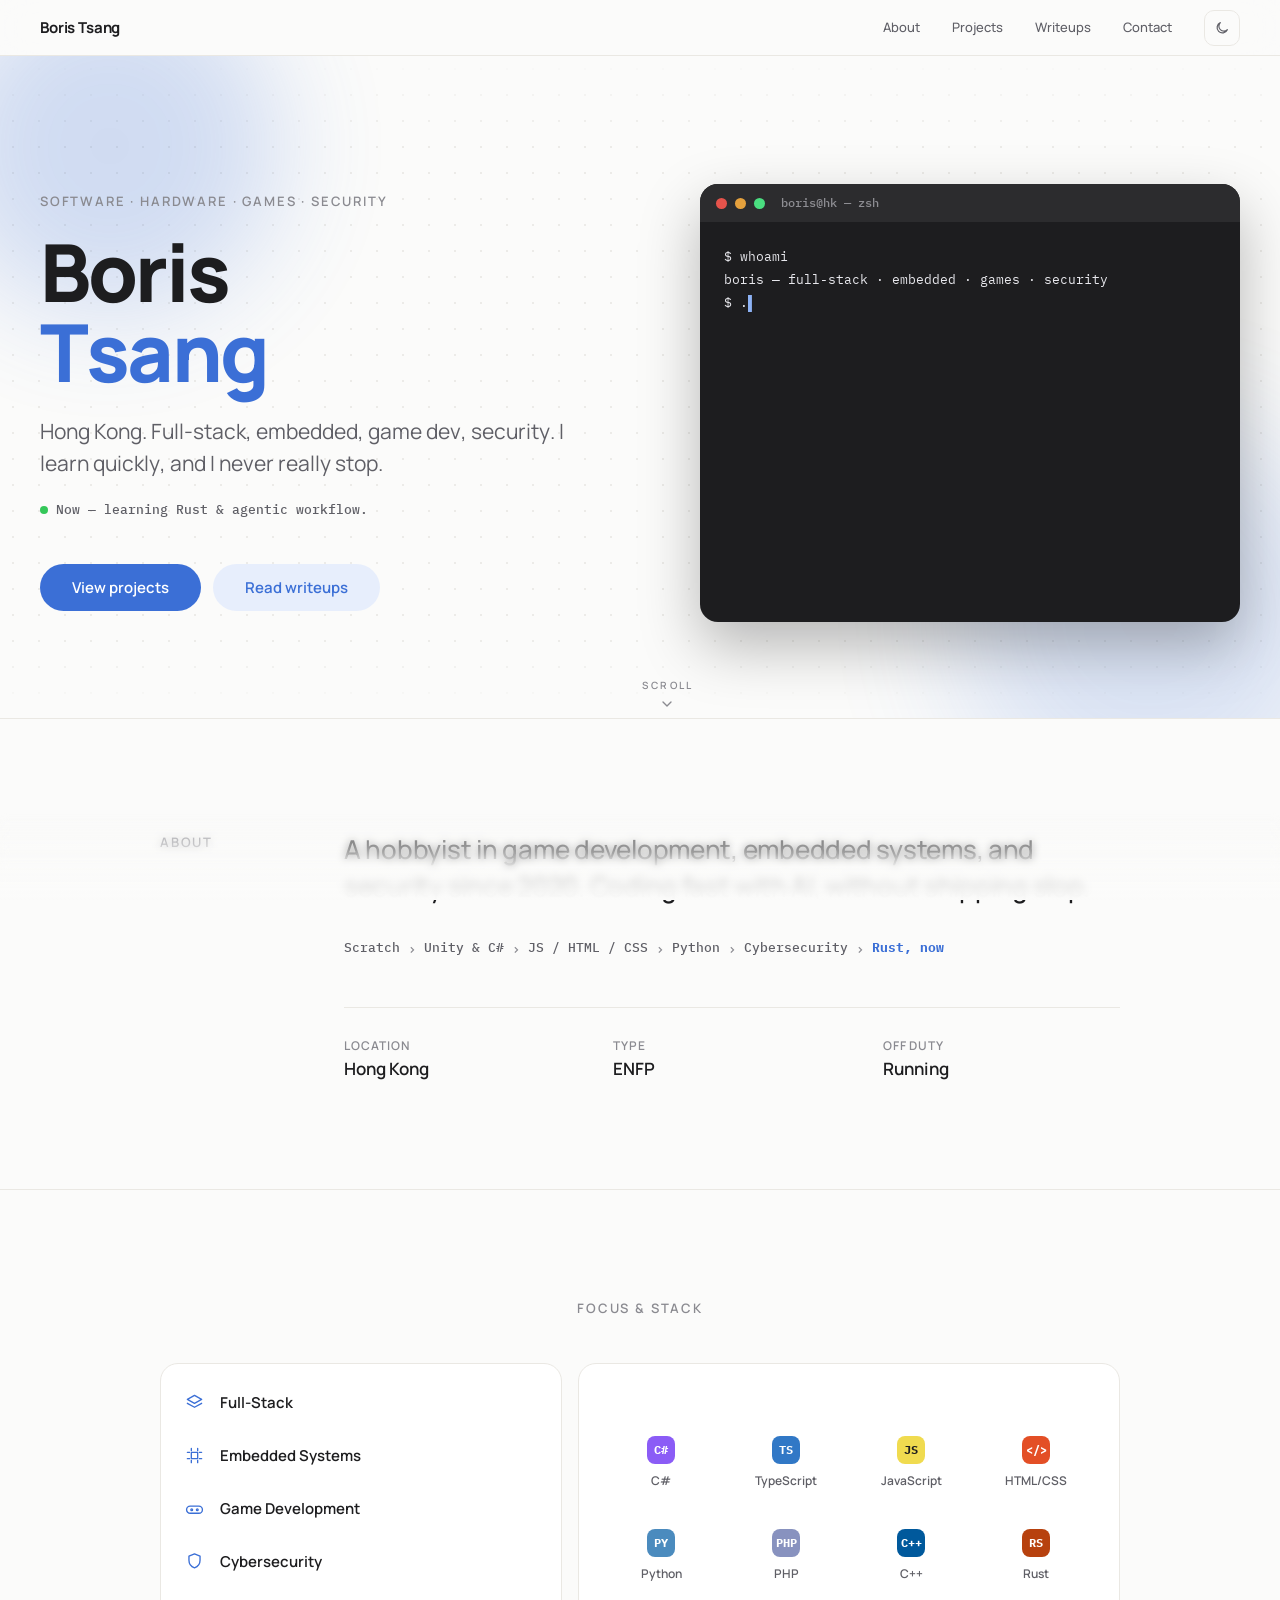
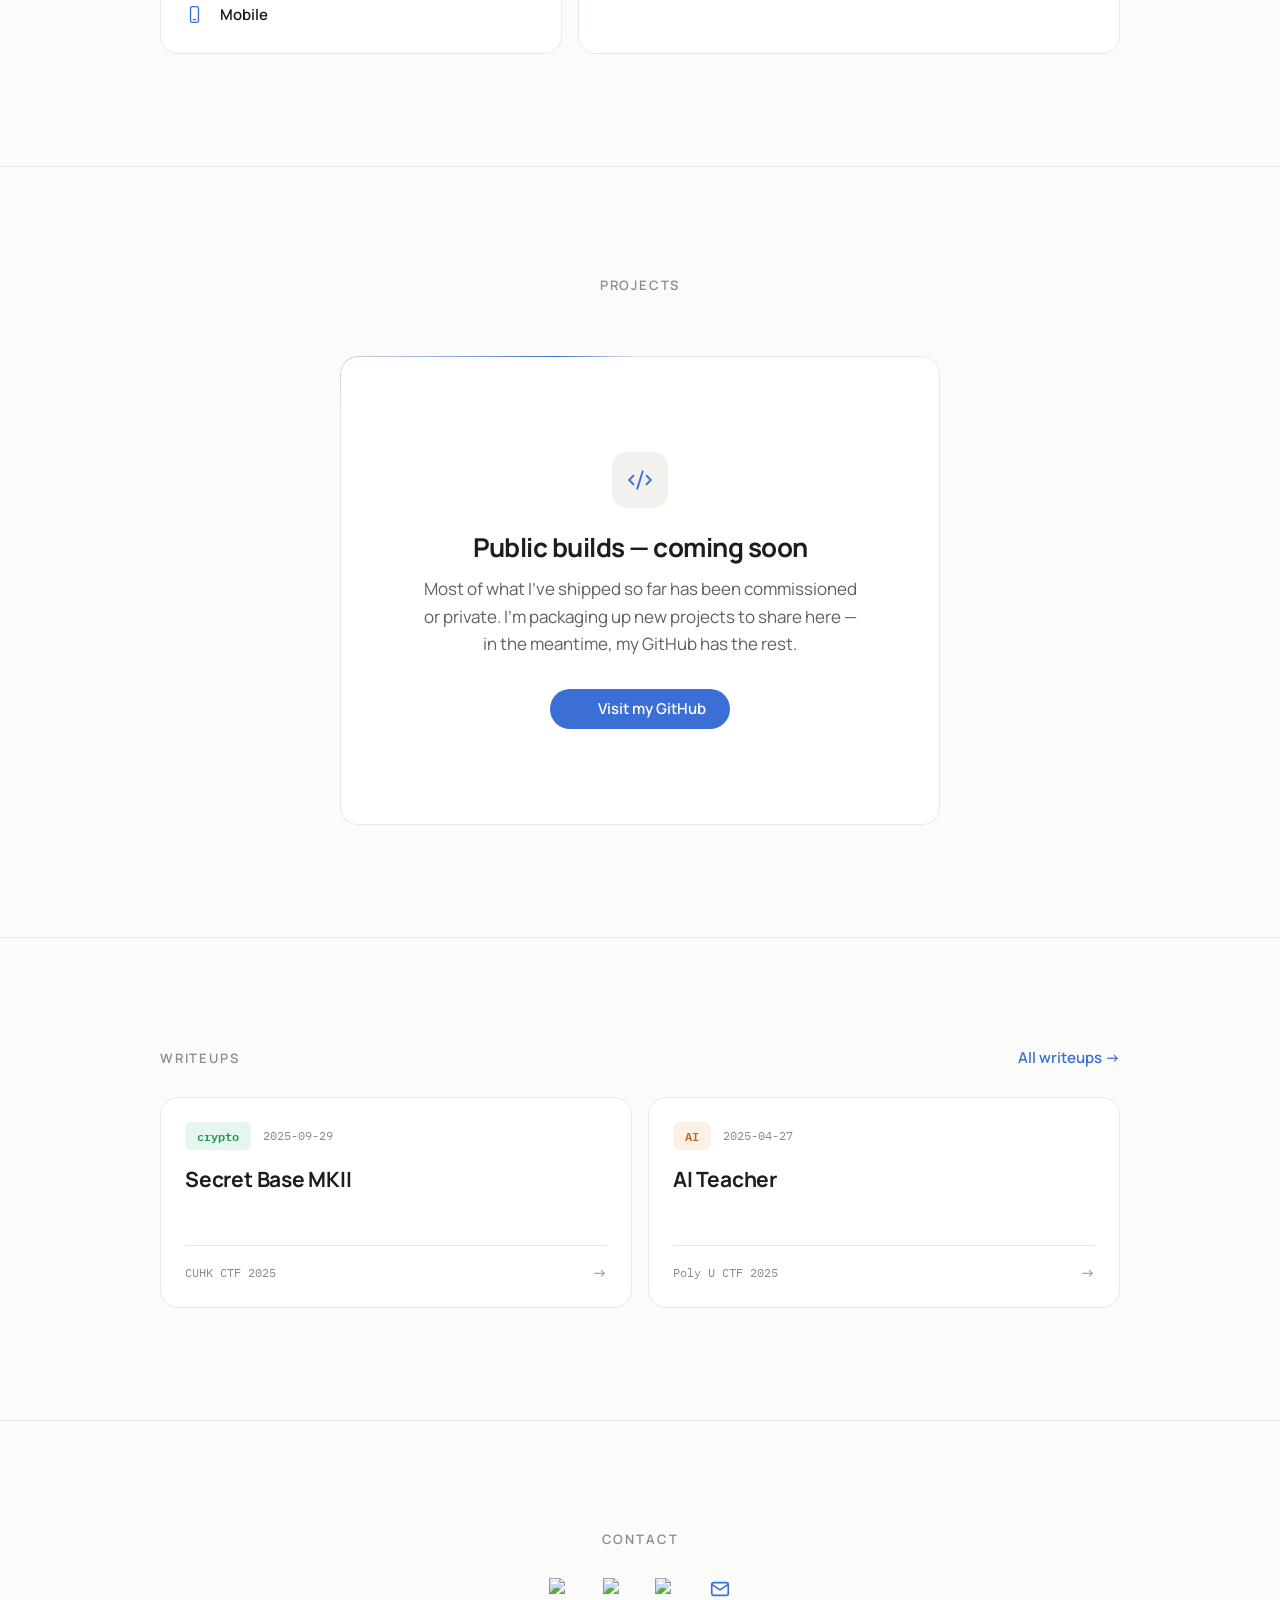
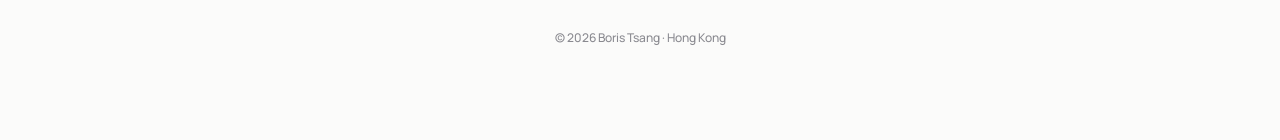
==== commit e88dfdab: "Fix scroll-cue centering and mobile nav overflow - Scroll cue: move font/letter-spacing onto .scroll" ====
--- a/index.html
+++ b/index.html
@@ -27,7 +27,7 @@
   <div class="nav-links">
     <a data-nav href="#about">About</a>
     <a data-nav href="#project">Projects</a>
-    <a href="writeups.html">Writeups</a>
+    <a class="nav-primary" href="writeups.html">Writeups</a>
     <a data-nav href="#contact">Contact</a>
     <button class="theme-btn" title="Toggle theme"></button>
   </div>
--- a/assets/site.css
+++ b/assets/site.css
@@ -151,4 +151,11 @@
 }
 @media(max-width:640px){
   :root{--section-x:22px;}
+  /* Mobile nav: the full link row + "/ writeups" brand suffix overflow the
+     56px bar and wrap uglily. Collapse to just the brand (home link) and the
+     theme toggle; keep one primary link (marked .nav-primary) on pages that
+     have one. */
+  .nav-brand span{display:none;}
+  .nav-links{gap:var(--s-4);}
+  .nav-links a:not(.nav-primary),.nav-links .active:not(.nav-primary){display:none;}
 }
--- a/assets/home.css
+++ b/assets/home.css
@@ -69,8 +69,14 @@
   position:absolute;left:50%;bottom:6px;transform:translateX(-50%);
   display:flex;flex-direction:column;align-items:center;gap:var(--s-1);
   text-decoration:none;color:var(--ink-3);
+  animation:heroIn .6s ease 1.1s both;transition:opacity .4s ease,color .25s ease;
+}
+/* Letter-spacing adds a trailing gap after the last letter, shoving the word
+   left of the column's center. Pad the left by one step to recenter the text
+   under the arrow. */
+.scroll-cue span{
   font:600 10px Manrope,sans-serif;letter-spacing:.24em;text-transform:uppercase;
-  animation:heroIn .6s ease 1.1s both;transition:opacity .4s ease,color .25s ease;
+  padding-left:.24em;
 }
 .scroll-cue:hover{color:var(--accent);}
 .scroll-cue svg{animation:cueBob 1.8s ease-in-out infinite;}
@@ -186,7 +192,6 @@
   .stats{gap:var(--s-4);}
 }
 @media(max-width:520px){
-  .nav-links a[data-nav]{display:none;}
   .herobtns{flex-direction:column;align-items:stretch;}
   .herobtns a{text-align:center;}
   .name{font-size:44px;}
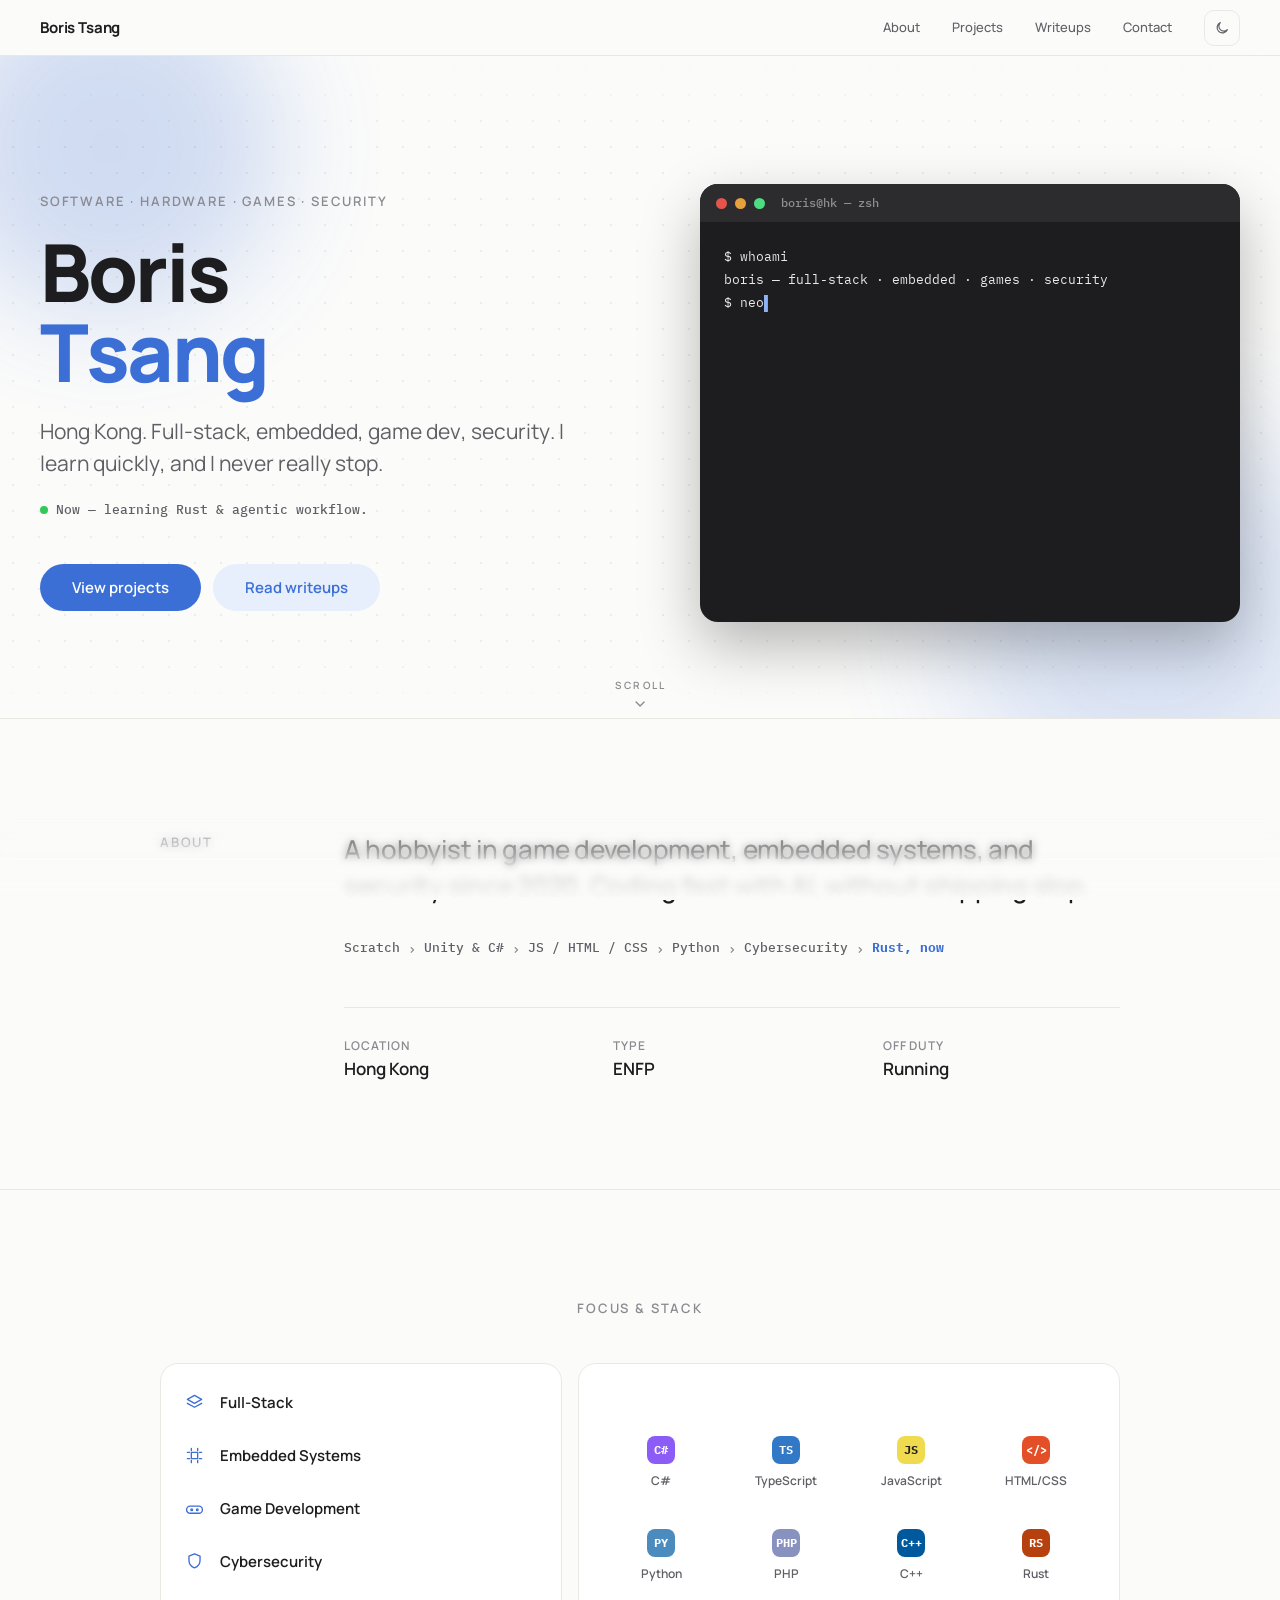
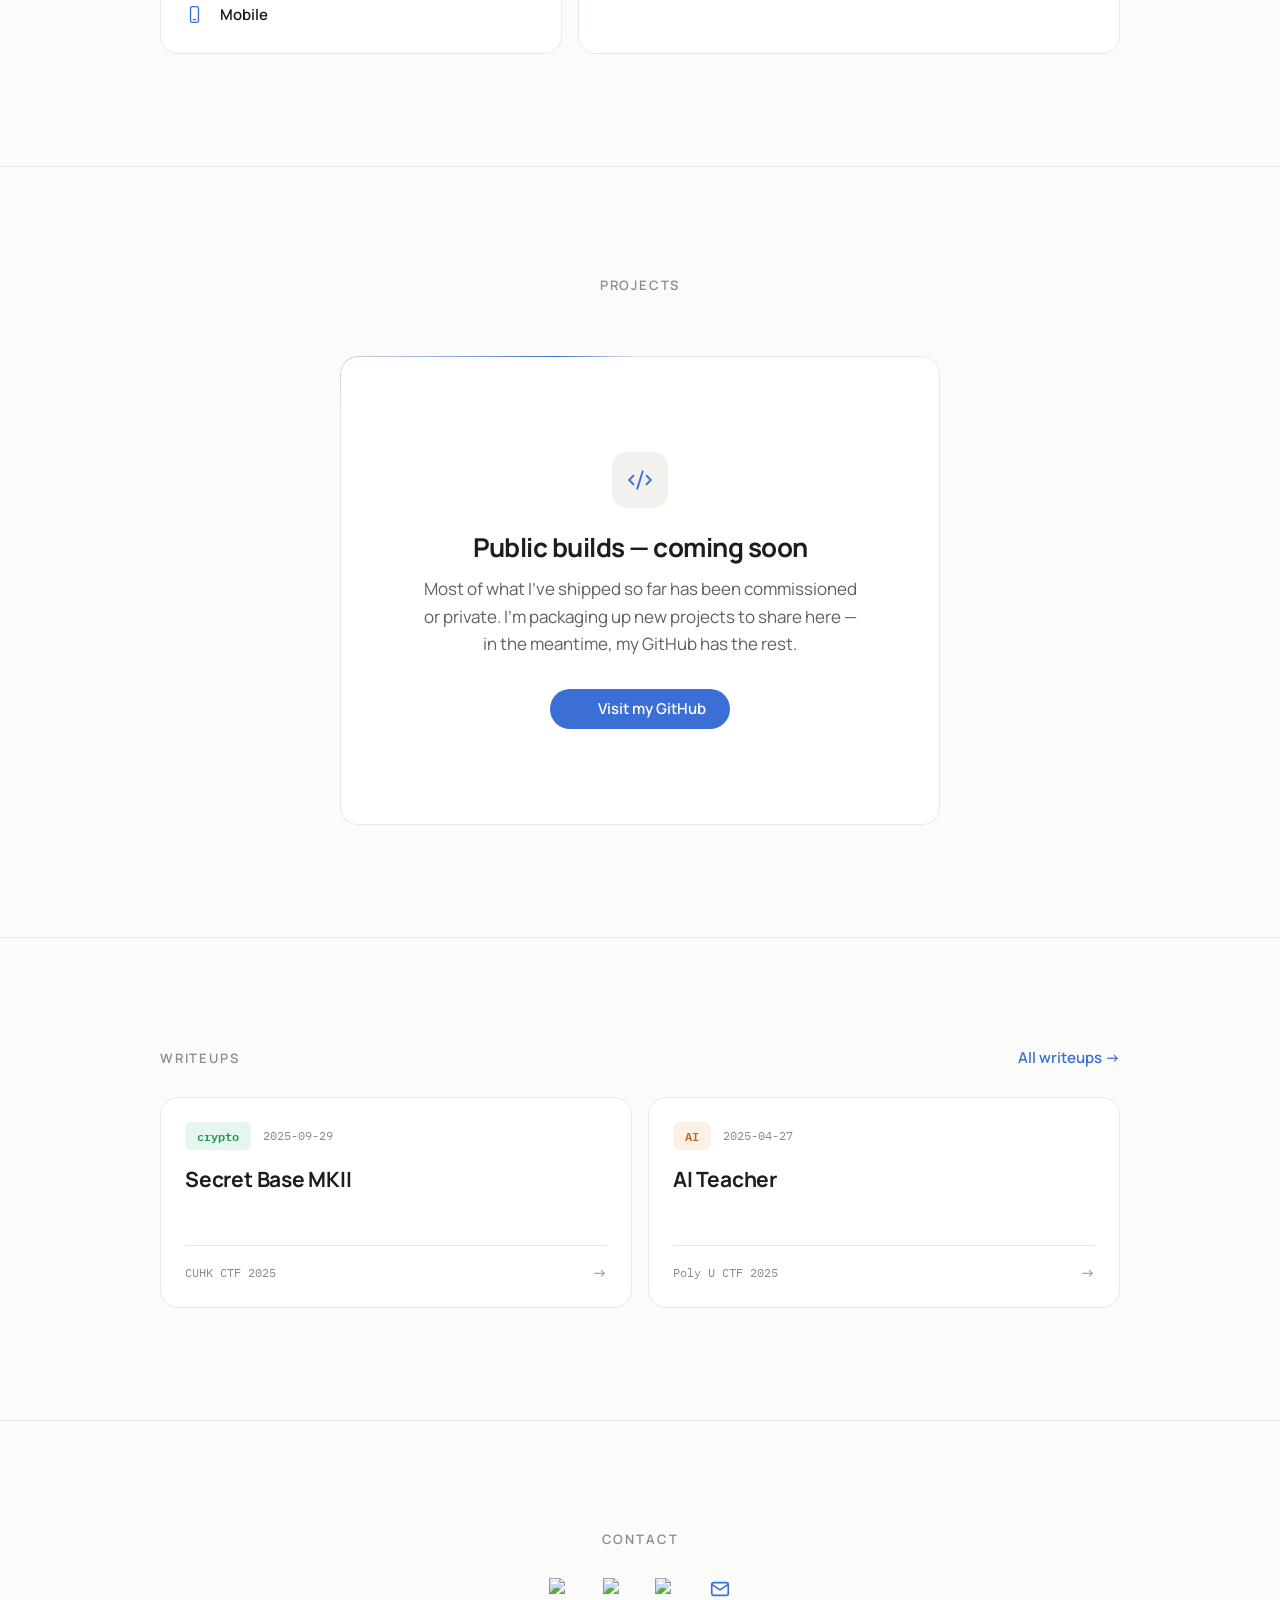
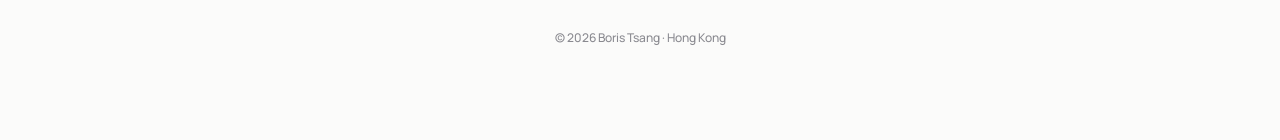
==== commit ec48ac39: "Replace terminal knight demo with a personal neofetch The hero terminal now types `whoami` and `neof" ====
--- a/index.html
+++ b/index.html
@@ -66,12 +66,30 @@
         <div class="term-title">boris@hk — zsh</div>
       </div>
       <div class="term-body">
-        <pre><span id="typed"></span><span class="term-cursor">▌</span></pre>
-        <div id="boardWrap" style="display:none">
-          <pre class="board" id="board"></pre>
-          <div class="board-move" id="boardMove"></div>
-          <div class="board-soon">$ ./terminal_game<br>&gt; coming soon — a playable game will live here.</div>
+        <pre><span id="typed"></span><span class="term-cursor" id="typedCursor">▌</span></pre>
+        <div id="neofetch" style="display:none">
+          <div class="nf">
+            <pre class="nf-art">██████╗ ████████╗
+██╔══██╗╚══██╔══╝
+██████╔╝   ██║
+██╔══██╗   ██║
+██████╔╝   ██║
+╚═════╝    ╚═╝</pre>
+            <div class="nf-info">
+              <div class="nf-title">boris@hk</div>
+              <div class="nf-sep">────────────</div>
+              <div><span class="nf-k">OS</span>: Arch Linux</div>
+              <div><span class="nf-k">Host</span>: Hong Kong</div>
+              <div><span class="nf-k">Shell</span>: zsh</div>
+              <div><span class="nf-k">Langs</span>: C · Rust · TS · Python</div>
+              <div><span class="nf-k">Focus</span>: game dev · security</div>
+              <div><span class="nf-k">Now</span>: Rust &amp; agentic workflow</div>
+              <div><span class="nf-k">Uptime</span>: coding since 2020</div>
+              <div class="nf-pal"><span style="background:#e5534b"></span><span style="background:#e5a13d"></span><span style="background:#4ade80"></span><span style="background:#8db2f5"></span><span style="background:#c6a8f6"></span><span style="background:#5ec9c9"></span><span style="background:#e8e8ed"></span><span style="background:#5b5b60"></span></div>
+            </div>
+          </div>
         </div>
+        <pre id="promptNext" style="display:none">$ <span class="term-cursor">▌</span></pre>
       </div>
     </div>
   </div>
--- a/assets/home.css
+++ b/assets/home.css
@@ -65,15 +65,21 @@
 /* Scroll cue — quiet invitation at the base of the hero; fades away the
    moment scrolling starts (html.scrolled, set in theme.js). */
 @keyframes cueBob{0%,100%{transform:translateY(0);opacity:.45;}50%{transform:translateY(6px);opacity:1;}}
+/* Entrance for the cue. Must carry the translateX(-50%) centering in every
+   frame: a keyframed `transform` fully replaces the element's own transform
+   while the animation runs, so a plain heroIn (translateY only) would drop the
+   -50% and shove the cue right. Composing both keeps it centered as it rises. */
+@keyframes cueIn{from{opacity:0;transform:translate(-50%,18px);}to{opacity:1;transform:translate(-50%,0);}}
 .scroll-cue{
   position:absolute;left:50%;bottom:6px;transform:translateX(-50%);
   display:flex;flex-direction:column;align-items:center;gap:var(--s-1);
   text-decoration:none;color:var(--ink-3);
-  animation:heroIn .6s ease 1.1s both;transition:opacity .4s ease,color .25s ease;
-}
-/* Letter-spacing adds a trailing gap after the last letter, shoving the word
-   left of the column's center. Pad the left by one step to recenter the text
-   under the arrow. */
+  animation:cueIn .6s ease 1.1s both;transition:opacity .4s ease,color .25s ease;
+}
+/* letter-spacing appends a phantom gap only after the LAST letter, making the
+   span's box lopsided (extra space on the right). Flex-centering that box then
+   pushes the visible word right of center. Add an equal padding-left to restore
+   symmetry so the glyph center lines up with the box center — and the arrow. */
 .scroll-cue span{
   font:600 10px Manrope,sans-serif;letter-spacing:.24em;text-transform:uppercase;
   padding-left:.24em;
@@ -90,9 +96,19 @@
 .term-body{padding:var(--s-5);height:400px;overflow-y:auto;}
 .term-body pre{margin:0;white-space:pre-wrap;font:var(--t-xs)/1.75 'IBM Plex Mono',monospace;color:#e8e8ed;}
 .term-cursor{animation:blinkCursor 1s steps(1) infinite;color:#8db2f5;}
-.board{margin:var(--s-4) 0 0;font:var(--t-sm)/1.6 'IBM Plex Mono',monospace;color:#9bb4e0;letter-spacing:4px;}
-.board-move{font:var(--t-2xs)/1 'IBM Plex Mono',monospace;color:#8e8e93;margin-top:var(--s-3);}
-.board-soon{font:var(--t-2xs)/1.7 'IBM Plex Mono',monospace;color:#5b5b60;margin-top:var(--s-4);}
+/* Donut canvas: tight line-height so a mono cell is ~2:1 (h:w), matching the
+   0.5 y-scale in the projection — otherwise the torus renders squashed. */
+/* Neofetch card: ASCII logo + about-me fields, terminal-style. The art pre
+   needs pre.nf-art to outrank the `.term-body pre` base rule. */
+.nf{display:flex;gap:var(--s-5);align-items:flex-start;margin-top:var(--s-4);}
+pre.nf-art{margin:2px 0 0;font:11px/1.25 'IBM Plex Mono',monospace;color:#8db2f5;white-space:pre;flex:none;}
+.nf-info{font:var(--t-2xs)/1.8 'IBM Plex Mono',monospace;color:#e8e8ed;min-width:0;}
+.nf-title{color:#8db2f5;font-weight:600;}
+.nf-sep{color:#5b5b60;}
+.nf-k{color:#8db2f5;font-weight:600;}
+.nf-pal{margin-top:var(--s-3);display:flex;gap:4px;}
+.nf-pal span{width:14px;height:14px;border-radius:3px;}
+@media(max-width:520px){.nf{flex-direction:column;gap:var(--s-4);}}
 
 /* Section label = shared eyebrow token */
 .sec-label{font:600 var(--t-xs)/1 Manrope,sans-serif;letter-spacing:.14em;text-transform:uppercase;color:var(--ink-3);}
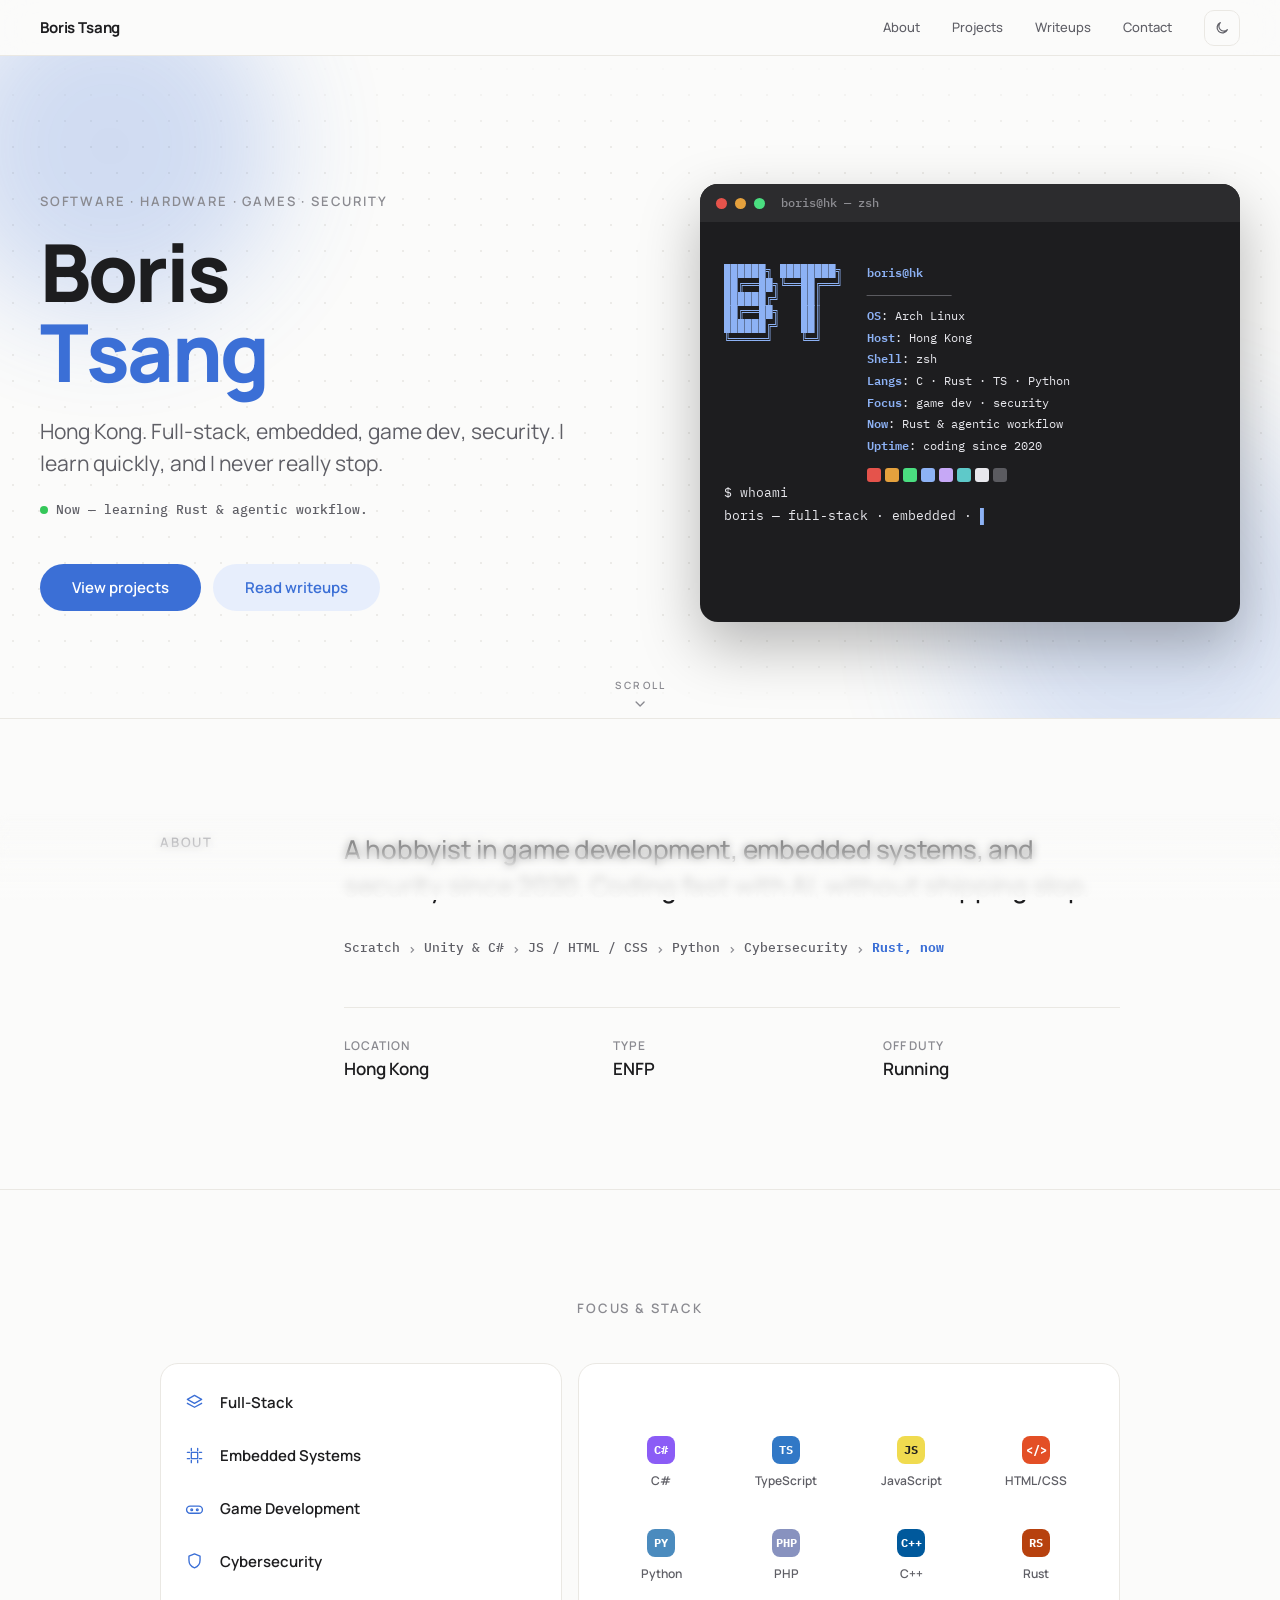
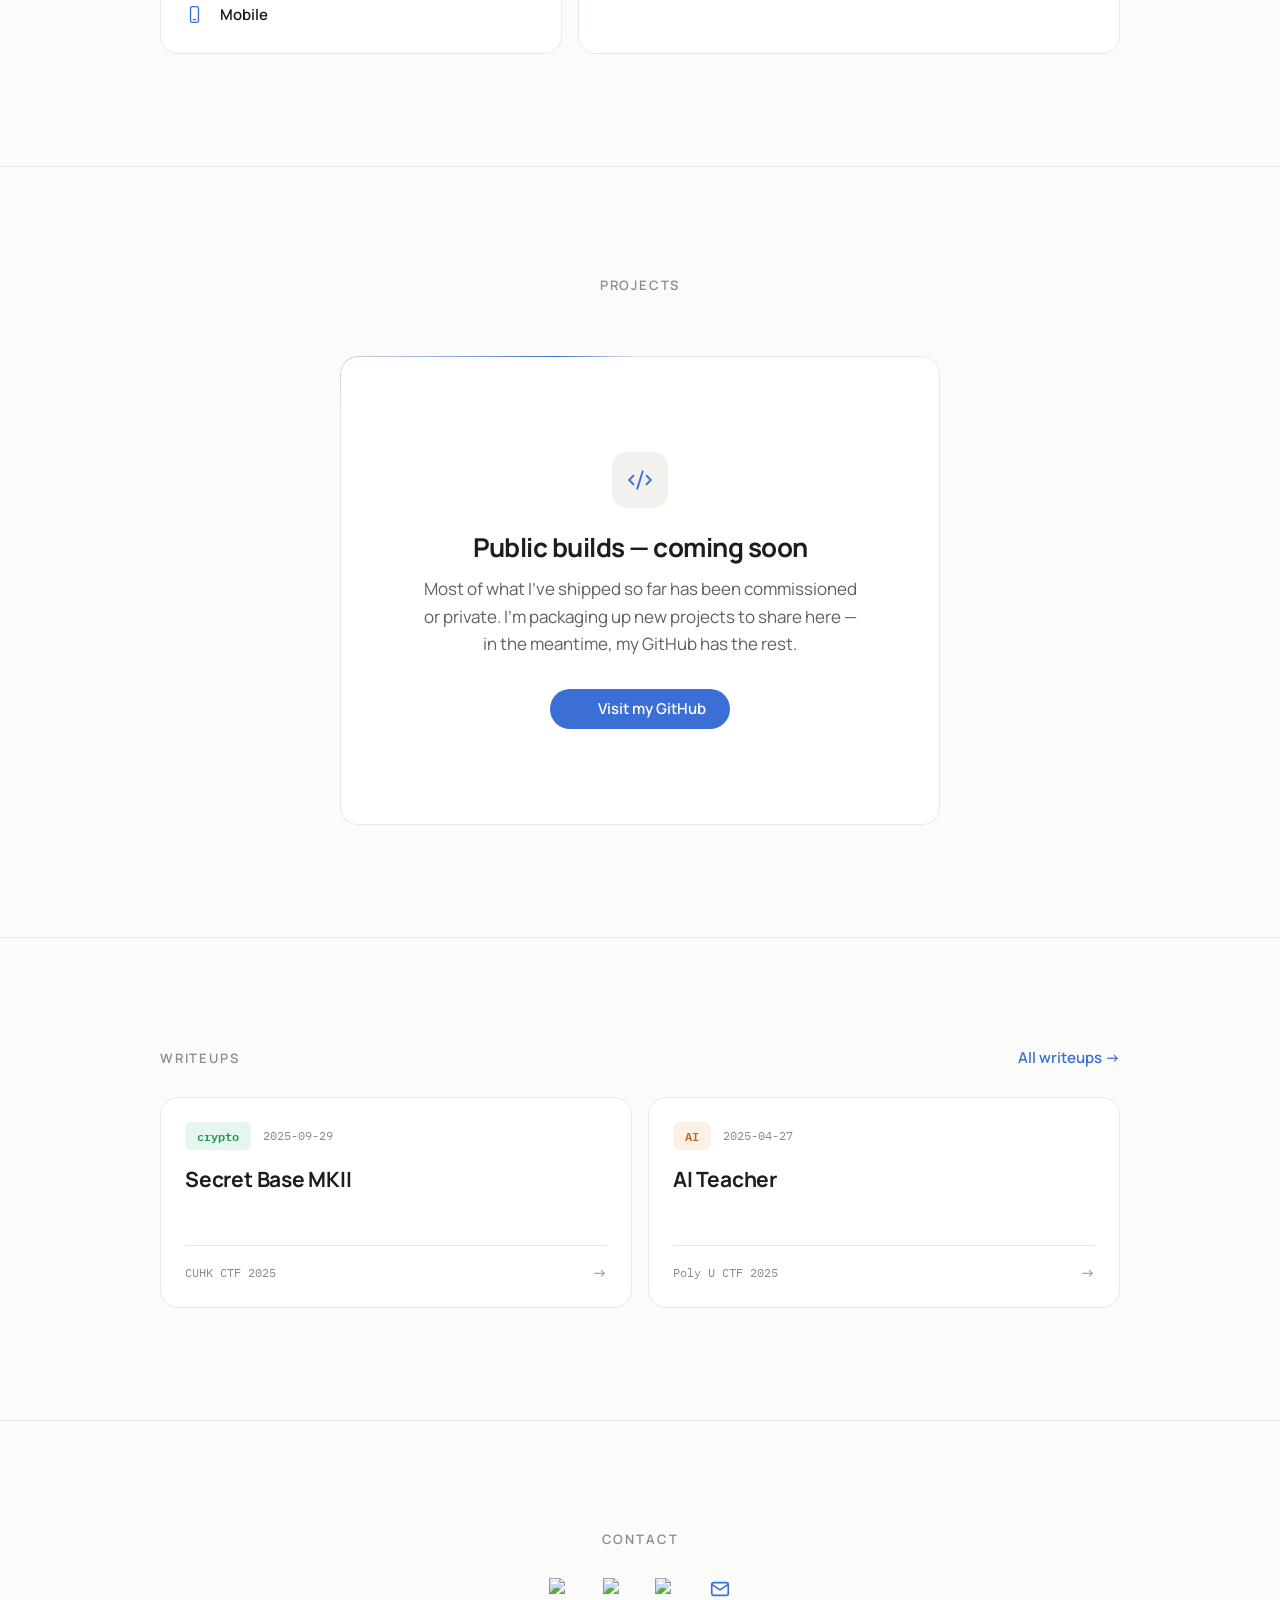
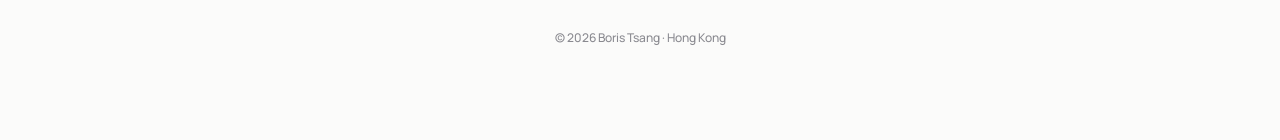
==== commit cb745c0f: "Make the hero terminal a tiny working shell Boot mirrors a real zsh: neofetch auto-runs like an rc-f" ====
--- a/index.html
+++ b/index.html
@@ -65,8 +65,7 @@
         <div class="term-dot" style="background:#4ade80"></div>
         <div class="term-title">boris@hk — zsh</div>
       </div>
-      <div class="term-body">
-        <pre><span id="typed"></span><span class="term-cursor" id="typedCursor">▌</span></pre>
+      <div class="term-body" id="termBody">
         <div id="neofetch" style="display:none">
           <div class="nf">
             <pre class="nf-art">██████╗ ████████╗
@@ -89,7 +88,9 @@
             </div>
           </div>
         </div>
-        <pre id="promptNext" style="display:none">$ <span class="term-cursor">▌</span></pre>
+        <pre id="typedWrap"><span id="typed"></span><span class="term-cursor" id="typedCursor">▌</span></pre>
+        <div id="termOut"></div>
+        <pre class="term-prompt" id="termPrompt" style="display:none">$ <input id="termInput" type="text" autocomplete="off" autocapitalize="off" spellcheck="false" placeholder="type a command — try: ls" aria-label="Terminal input"></pre>
       </div>
     </div>
   </div>
--- a/assets/home.css
+++ b/assets/home.css
@@ -109,6 +109,19 @@
 .nf-pal{margin-top:var(--s-3);display:flex;gap:4px;}
 .nf-pal span{width:14px;height:14px;border-radius:3px;}
 @media(max-width:520px){.nf{flex-direction:column;gap:var(--s-4);}}
+/* Live prompt: a real <input> styled to disappear into the terminal. */
+.term-prompt{display:flex;align-items:center;}
+.term-prompt input{
+  flex:1;min-width:0;background:none;border:0;outline:0;padding:0;
+  font:inherit;color:#e8e8ed;caret-color:#8db2f5;
+}
+.term-prompt input::placeholder{color:#5b5b60;}
+#termOut pre{margin:0 0 var(--s-2);}
+#termOut .nf{margin:var(--s-2) 0 var(--s-3);}
+/* Command art: tighter line-height than prose output. pre.* to outrank the
+   `.term-body pre` base rule. */
+pre.t-art{font:var(--t-2xs)/1.35 'IBM Plex Mono',monospace;color:#e8e8ed;white-space:pre;}
+pre.t-donut{font:10px/1.15 'IBM Plex Mono',monospace;color:#9bb4e0;white-space:pre;}
 
 /* Section label = shared eyebrow token */
 .sec-label{font:600 var(--t-xs)/1 Manrope,sans-serif;letter-spacing:.14em;text-transform:uppercase;color:var(--ink-3);}
